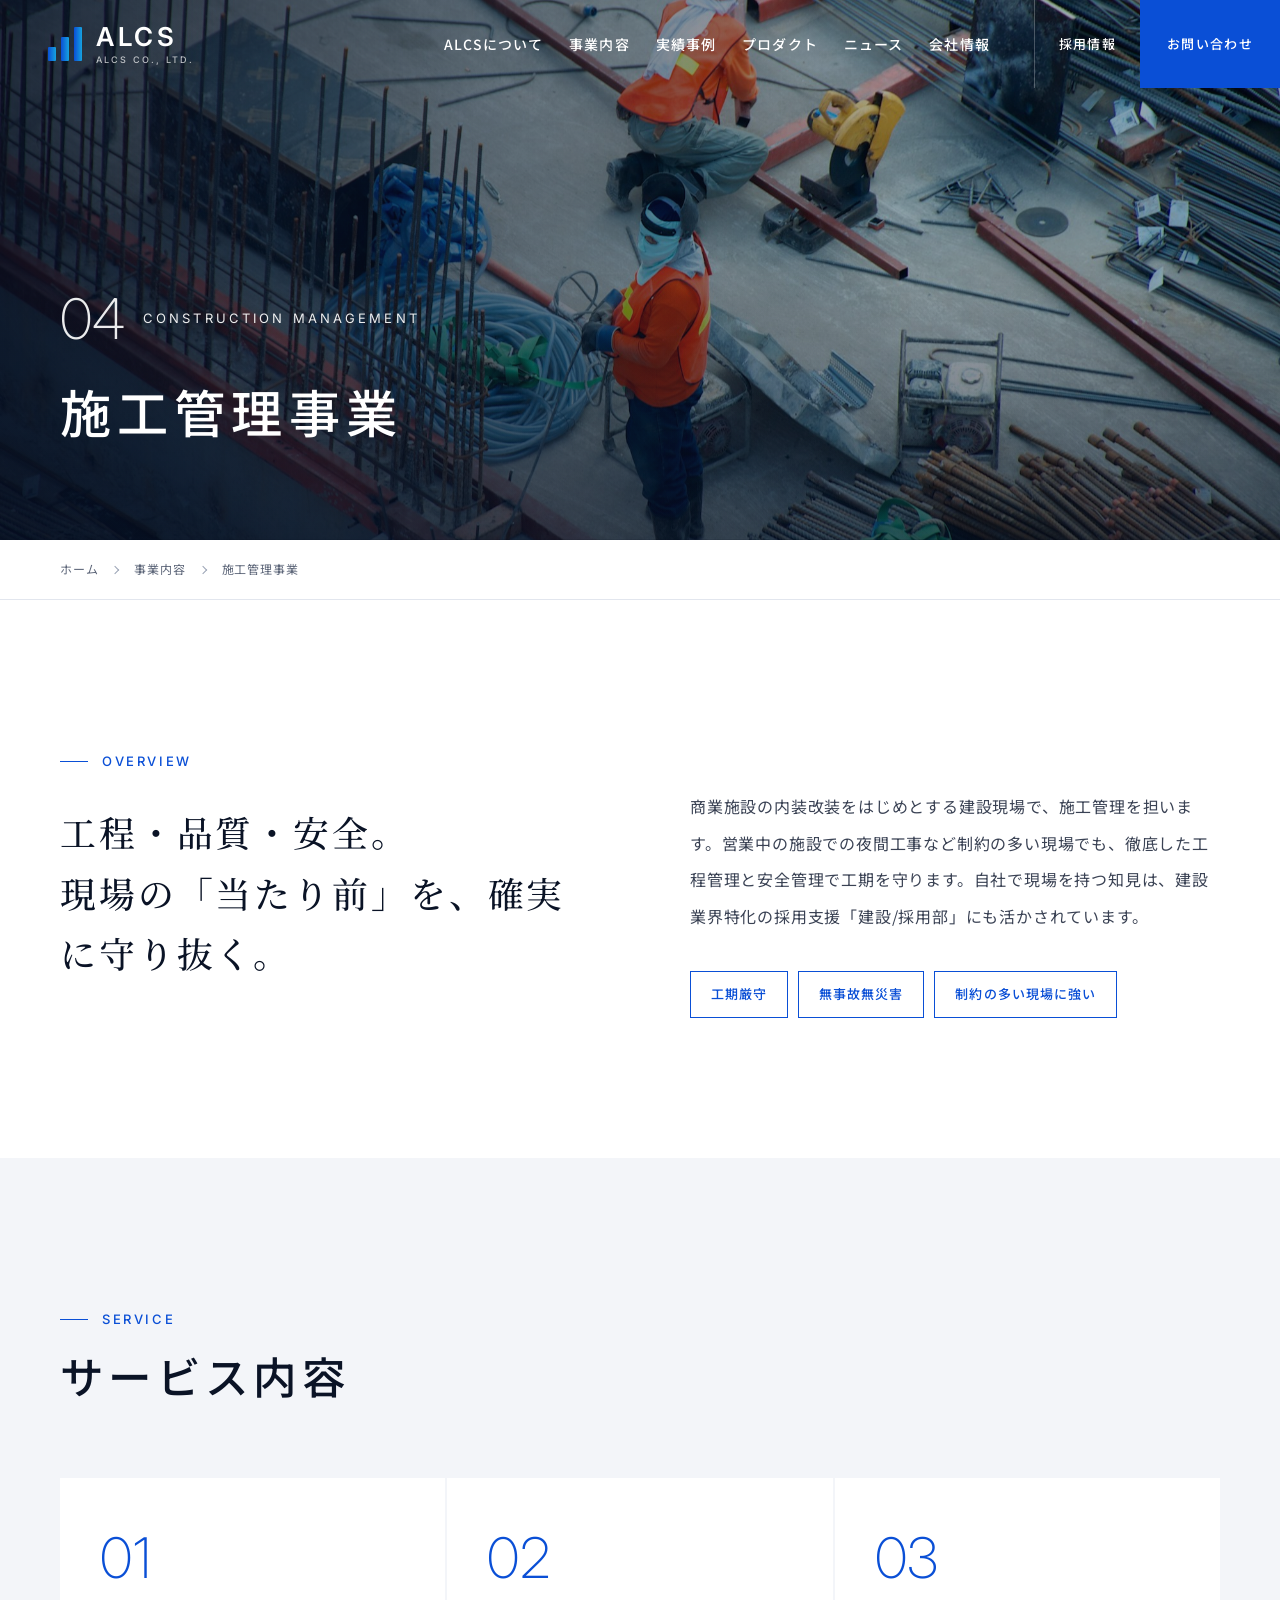
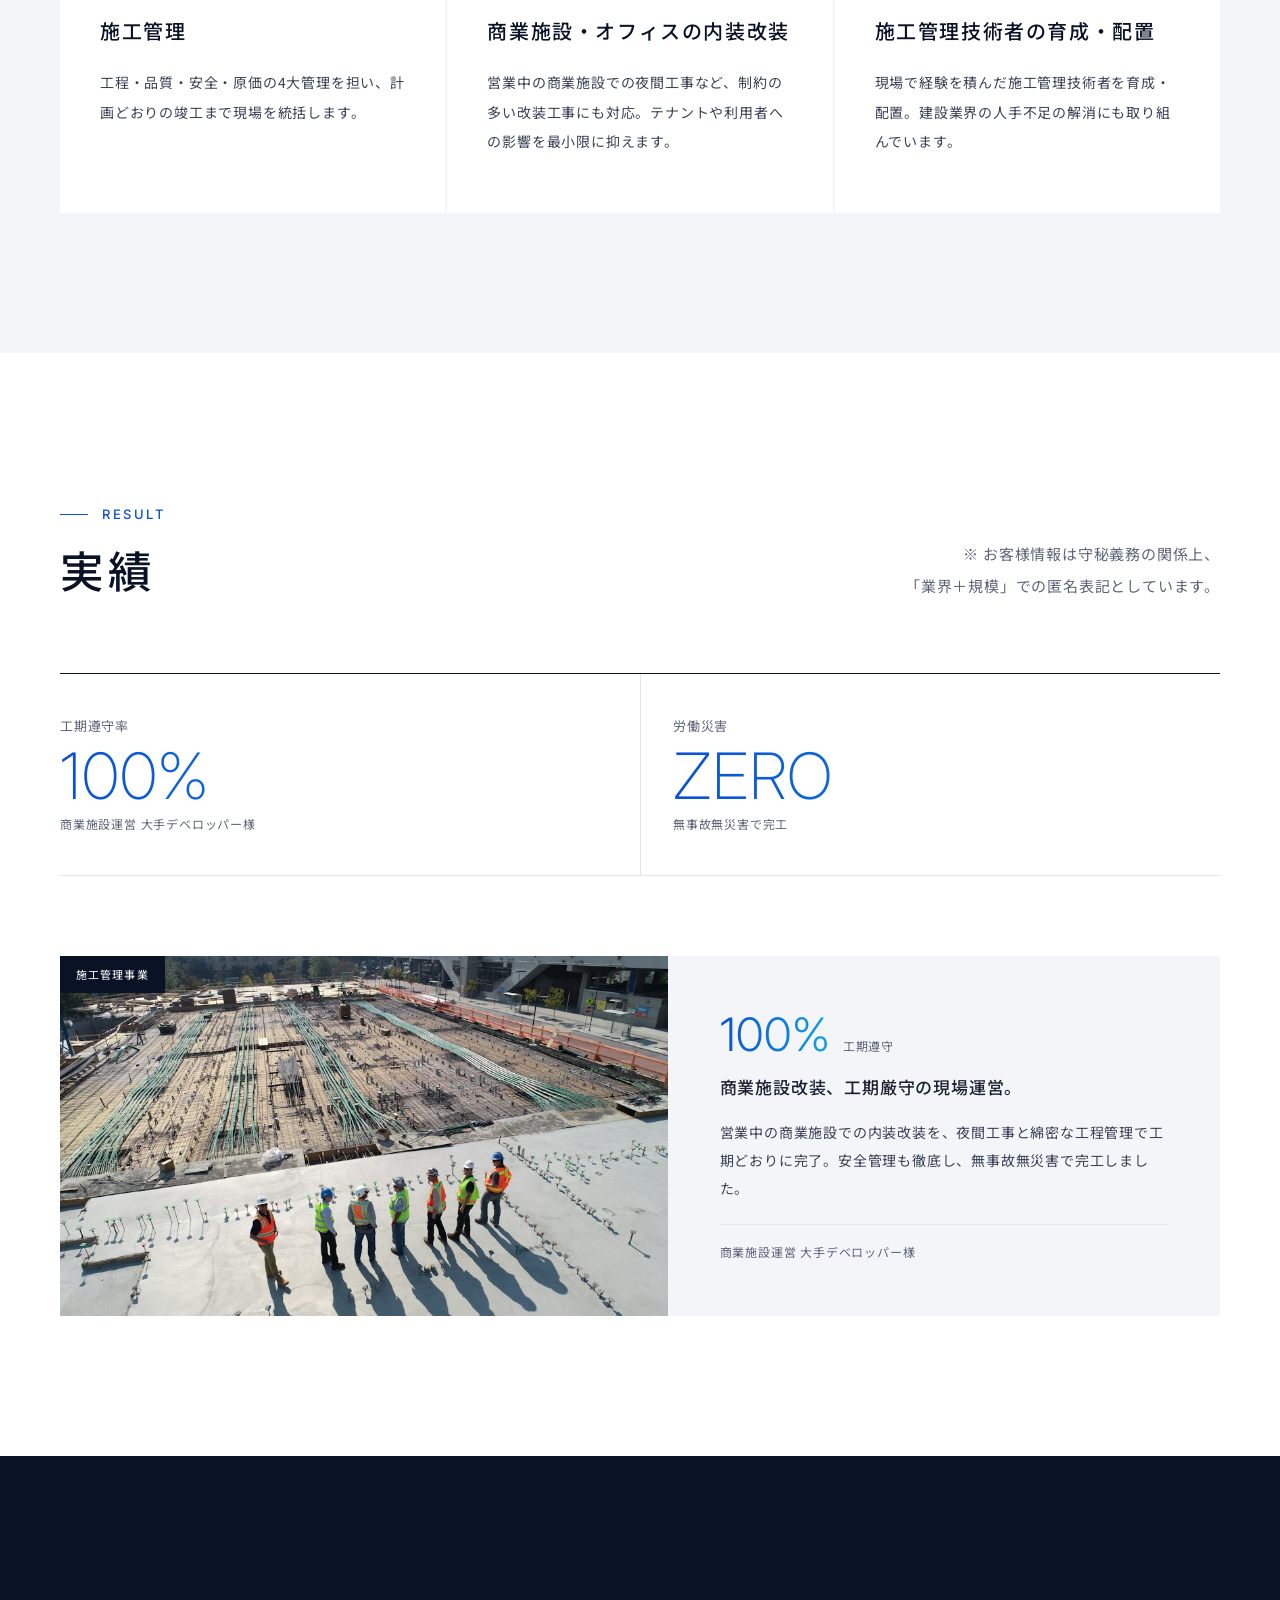
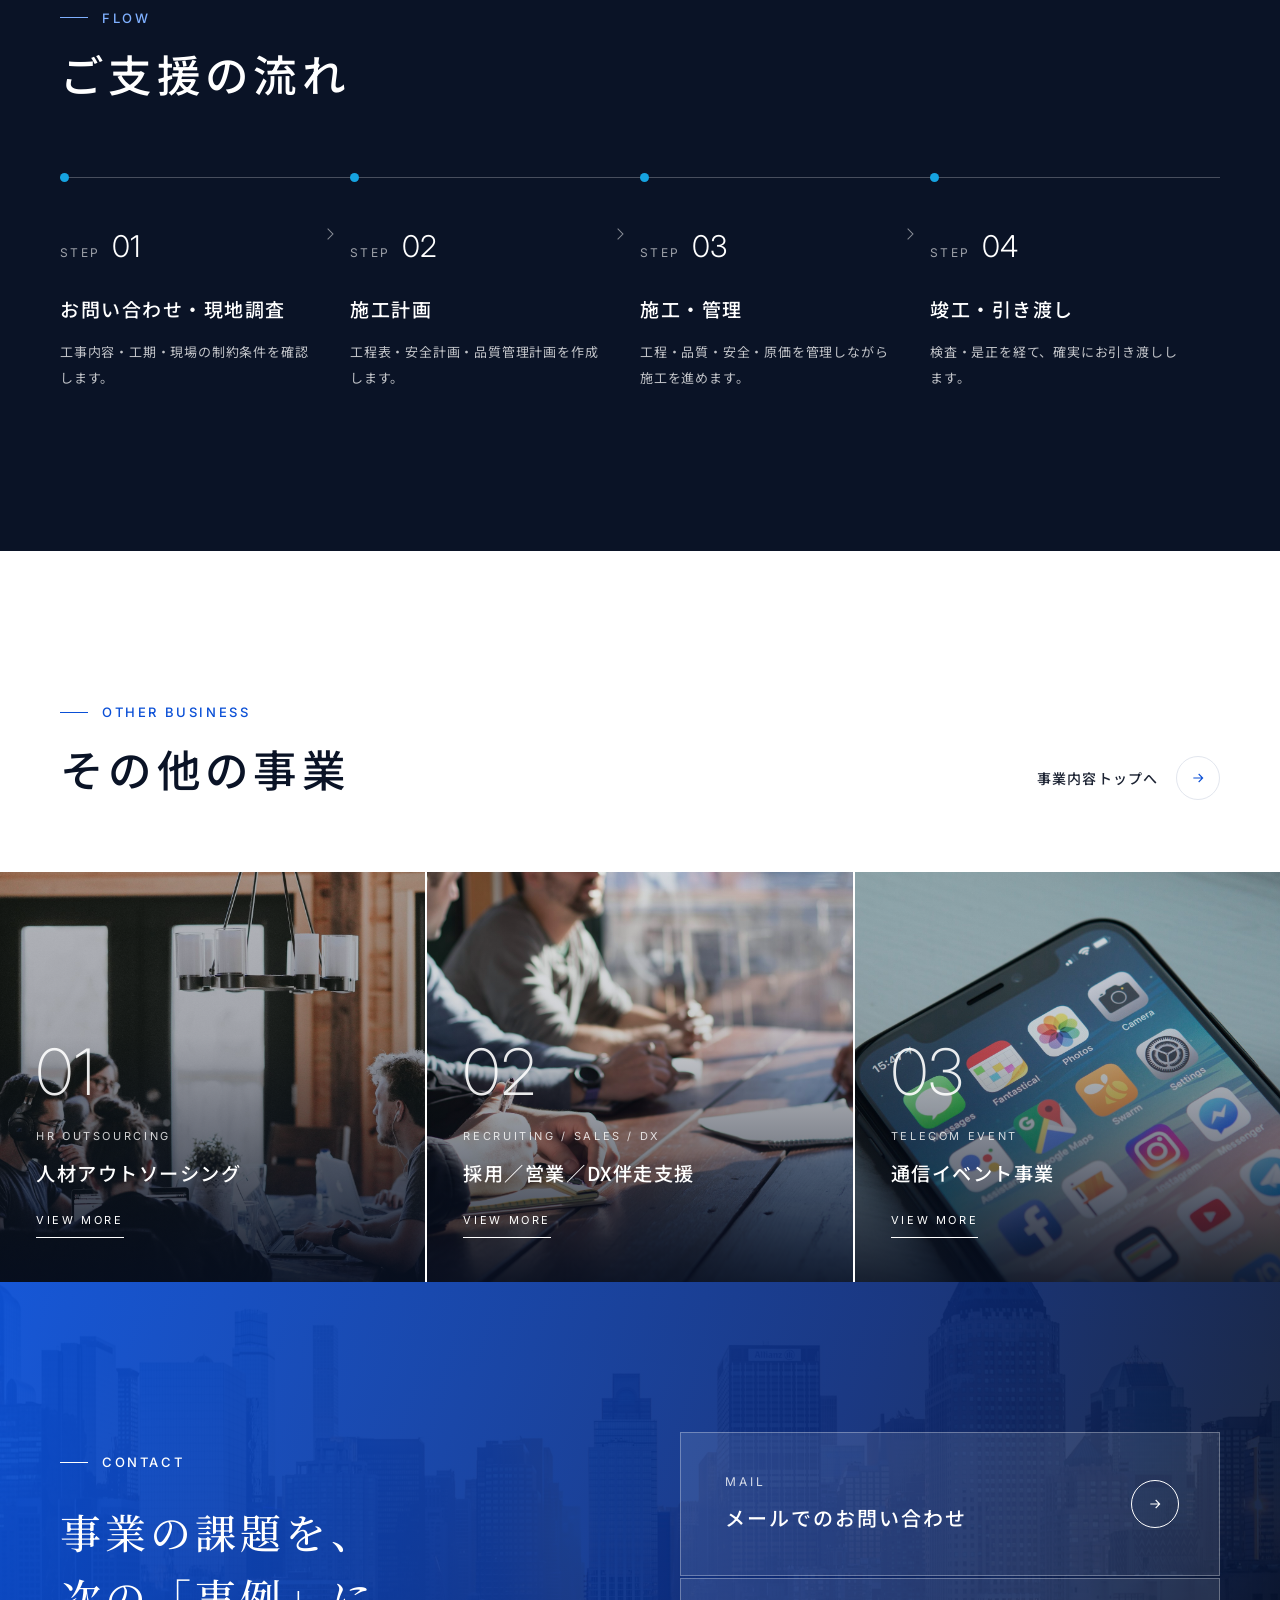
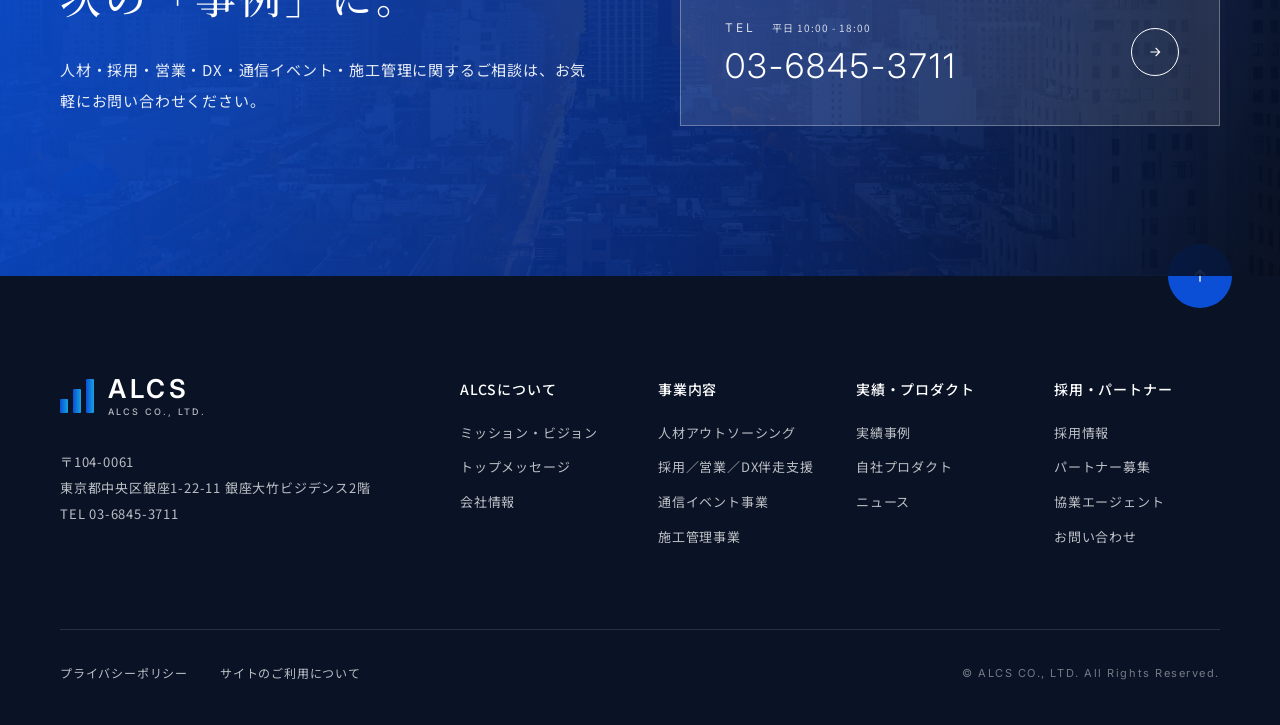
==== business/construction.html @ 634ecc32 "事業内容を下層ページに分離し、ニュースをファーストビュー直後に移動 Co-Authored-By: Claude Opus 5.5 <noreply@anthropic.com>" ====
<!DOCTYPE html>
<html lang="ja">
<head>
<meta charset="UTF-8">
<meta name="viewport" content="width=device-width, initial-scale=1">
<meta name="robots" content="noindex, nofollow">
<title>施工管理事業｜事業内容｜株式会社ALCS</title>
<meta name="description" content="商業施設の内装改装をはじめとする建設現場で、施工管理を担います。営業中の施設での夜間工事など制約の多い現場でも、徹底した工程管理と安全管理で工期を守ります。自社で現場を持つ知見は、建設業界特化の採用支援「建設/採用部」にも活かされています。">
<link rel="preconnect" href="https://fonts.googleapis.com">
<link rel="preconnect" href="https://fonts.gstatic.com" crossorigin>
<link href="https://fonts.googleapis.com/css2?family=Inter:wght@200;300;400;500;600&family=Noto+Sans+JP:wght@300;400;500;700&family=Noto+Serif+JP:wght@400;500;600&display=swap" rel="stylesheet">
<link rel="stylesheet" href="../css/style.css?v=4">
</head>
<body class="sub">
<!-- ============ HEADER ============ -->
<header class="header" id="header">
  <div class="header__main">
    <a href="../index.html#top" class="logo" aria-label="株式会社ALCS トップ">
      <span class="logo__mark"><i></i><i></i><i></i></span>
      <span class="logo__text"><b>ALCS</b><small>ALCS CO., LTD.</small></span>
    </a>
    <nav class="gnav" id="gnav" aria-label="グローバルナビゲーション">
      <ul class="gnav__list">
        <li><a href="../index.html#about">ALCSについて</a></li>
        <li class="has-mega">
          <a href="../index.html#business">事業内容</a>
          <div class="mega">
            <div class="mega__inner">
              <div class="mega__head">
                <p class="mega__en">BUSINESS</p>
                <p class="mega__ja">事業内容</p>
                <a href="../index.html#business" class="link-arrow">事業内容トップ</a>
              </div>
              <ul class="mega__list">
                <li><a href="../business/hr-outsourcing.html"><span class="mega__img" style="background-image:url(../images/biz01.jpg)"></span><span>01</span>人材アウトソーシング</a></li>
                <li><a href="../business/growth-support.html"><span class="mega__img" style="background-image:url(../images/biz02.jpg)"></span><span>02</span>採用／営業／DX伴走支援</a></li>
                <li><a href="../business/telecom-event.html"><span class="mega__img" style="background-image:url(../images/biz03.jpg)"></span><span>03</span>通信イベント事業</a></li>
                <li><a href="../business/construction.html"><span class="mega__img" style="background-image:url(../images/biz04.jpg)"></span><span>04</span>施工管理事業</a></li>
              </ul>
            </div>
          </div>
        </li>
        <li><a href="../index.html#cases">実績事例</a></li>
        <li><a href="../index.html#products">プロダクト</a></li>
        <li><a href="../index.html#news">ニュース</a></li>
        <li><a href="../index.html#company">会社情報</a></li>
      </ul>
      <div class="gnav__util">
        <a href="../index.html#recruit" class="gnav__recruit">採用情報</a>
        <a href="../index.html#contact" class="gnav__contact">お問い合わせ</a>
      </div>
    </nav>
    <button class="hamburger" id="hamburger" aria-label="メニュー" aria-expanded="false"><span></span><span></span></button>
  </div>
</header>

<main>
<!-- ============ PAGE HERO ============ -->
<section class="page-hero">
  <div class="page-hero__bg" style="background-image:url(../images/biz04.jpg);background-position:center"></div>
  <div class="container page-hero__inner">
    <p class="page-hero__num"><span>04</span>Construction Management</p>
    <h1 class="page-hero__title">施工管理事業</h1>
  </div>
</section>
<nav class="breadcrumb" aria-label="パンくずリスト">
  <ol class="container">
    <li><a href="../index.html">ホーム</a></li>
    <li><a href="../index.html#business">事業内容</a></li>
    <li>施工管理事業</li>
  </ol>
</nav>

<!-- ============ INTRO ============ -->
<section class="intro">
  <div class="container intro__grid">
    <div class="reveal">
      <p class="label">Overview</p>
      <h2 class="intro__catch">工程・品質・安全。<br>現場の「当たり前」を、確実に守り抜く。</h2>
    </div>
    <div class="reveal">
      <p class="intro__lead">商業施設の内装改装をはじめとする建設現場で、施工管理を担います。営業中の施設での夜間工事など制約の多い現場でも、徹底した工程管理と安全管理で工期を守ります。自社で現場を持つ知見は、建設業界特化の採用支援「建設/採用部」にも活かされています。</p>
      <ul class="intro__points"><li>工期厳守</li><li>無事故無災害</li><li>制約の多い現場に強い</li></ul>
    </div>
  </div>
</section>

<!-- ============ SERVICE ============ -->
<section class="service">
  <div class="container">
    <div class="sec-head reveal">
      <div><p class="label">Service</p><h2 class="sec-title">サービス内容</h2></div>
    </div>
    <ul class="svc-list">
        <li class="svc reveal"><p class="svc__num">01</p><h3 class="svc__title">施工管理</h3><p class="svc__text">工程・品質・安全・原価の4大管理を担い、計画どおりの竣工まで現場を統括します。</p></li>
        <li class="svc reveal"><p class="svc__num">02</p><h3 class="svc__title">商業施設・オフィスの内装改装</h3><p class="svc__text">営業中の商業施設での夜間工事など、制約の多い改装工事にも対応。テナントや利用者への影響を最小限に抑えます。</p></li>
        <li class="svc reveal"><p class="svc__num">03</p><h3 class="svc__title">施工管理技術者の育成・配置</h3><p class="svc__text">現場で経験を積んだ施工管理技術者を育成・配置。建設業界の人手不足の解消にも取り組んでいます。</p></li>
    </ul>
  </div>
</section>

<!-- ============ RESULT ============ -->
<section class="result">
  <div class="container">
    <div class="sec-head reveal">
      <div><p class="label">Result</p><h2 class="sec-title">実績</h2></div>
      <p class="sec-head__lead">※ お客様情報は守秘義務の関係上、<br>「業界＋規模」での匿名表記としています。</p>
    </div>
    <dl class="result__kpi">
        <div class="reveal"><dt>工期遵守率</dt><dd>100%</dd><p>商業施設運営 大手デベロッパー様</p></div>
        <div class="reveal"><dt>労働災害</dt><dd>ZERO</dd><p>無事故無災害で完工</p></div>
    </dl>
    <div class="case-grid case-grid--single">
      <article class="case reveal">
        <div class="case__img"><div class="img-zoom" style="background-image:url(../images/case05.jpg)"></div><span class="case__cat">施工管理事業</span></div>
        <div class="case__body">
          <p class="case__kpi"><b>100%</b>工期遵守</p>
          <h3 class="case__title">商業施設改装、工期厳守の現場運営。</h3>
          <p class="case__desc">営業中の商業施設での内装改装を、夜間工事と綿密な工程管理で工期どおりに完了。安全管理も徹底し、無事故無災害で完工しました。</p>
          <p class="case__client">商業施設運営 大手デベロッパー様</p>
        </div>
      </article>
    </div>
  </div>
</section>

<!-- ============ FLOW ============ -->
<section class="flow">
  <div class="container">
    <div class="sec-head reveal">
      <div><p class="label">Flow</p><h2 class="sec-title">ご支援の流れ</h2></div>
    </div>
    <ol class="flow__list">
        <li class="reveal"><p class="flow__step">STEP <b>01</b></p><h3 class="flow__title">お問い合わせ・現地調査</h3><p class="flow__text">工事内容・工期・現場の制約条件を確認します。</p></li>
        <li class="reveal"><p class="flow__step">STEP <b>02</b></p><h3 class="flow__title">施工計画</h3><p class="flow__text">工程表・安全計画・品質管理計画を作成します。</p></li>
        <li class="reveal"><p class="flow__step">STEP <b>03</b></p><h3 class="flow__title">施工・管理</h3><p class="flow__text">工程・品質・安全・原価を管理しながら施工を進めます。</p></li>
        <li class="reveal"><p class="flow__step">STEP <b>04</b></p><h3 class="flow__title">竣工・引き渡し</h3><p class="flow__text">検査・是正を経て、確実にお引き渡しします。</p></li>
    </ol>
  </div>
</section>

<!-- ============ OTHER BUSINESS ============ -->
<section class="other">
  <div class="container">
    <div class="sec-head reveal">
      <div><p class="label">Other Business</p><h2 class="sec-title">その他の事業</h2></div>
      <a href="../index.html#business" class="link-arrow">事業内容トップへ</a>
    </div>
  </div>
  <div class="biz-tiles biz-tiles--3">
    <a href="hr-outsourcing.html" class="biz-tile reveal">
      <div class="biz-tile__img" style="background-image:url(../images/biz01.jpg);background-position:30% 80%"></div>
      <div class="biz-tile__body">
        <p class="biz-tile__num">01</p>
        <p class="biz-tile__en">HR Outsourcing</p>
        <h3 class="biz-tile__title">人材アウトソーシング</h3>
      </div>
    </a>
    <a href="growth-support.html" class="biz-tile reveal">
      <div class="biz-tile__img" style="background-image:url(../images/biz02.jpg);background-position:center"></div>
      <div class="biz-tile__body">
        <p class="biz-tile__num">02</p>
        <p class="biz-tile__en">Recruiting / Sales / DX</p>
        <h3 class="biz-tile__title">採用／営業／DX伴走支援</h3>
      </div>
    </a>
    <a href="telecom-event.html" class="biz-tile reveal">
      <div class="biz-tile__img" style="background-image:url(../images/biz03.jpg);background-position:center"></div>
      <div class="biz-tile__body">
        <p class="biz-tile__num">03</p>
        <p class="biz-tile__en">Telecom Event</p>
        <h3 class="biz-tile__title">通信イベント事業</h3>
      </div>
    </a>
  </div>
</section>

<!-- ============ CONTACT ============ -->
<section class="contact" id="contact">
  <div class="contact__bg" style="background-image:url(../images/contact.jpg)"></div>
  <div class="container contact__inner">
    <div class="contact__head reveal">
      <p class="label label--white">Contact</p>
      <h2 class="contact__title">事業の課題を、<br>次の「事例」に。</h2>
      <p class="contact__text">人材・採用・営業・DX・通信イベント・施工管理に関するご相談は、お気軽にお問い合わせください。</p>
    </div>
    <div class="contact__btns reveal">
      <a href="mailto:info@alcs.co.jp" class="contact__btn">
        <span class="contact__btn-en">Mail</span>
        <span class="contact__btn-ja">メールでのお問い合わせ</span>
      </a>
      <a href="tel:0368453711" class="contact__btn">
        <span class="contact__btn-en">Tel <small>平日 10:00 - 18:00</small></span>
        <span class="contact__btn-ja contact__btn-tel">03-6845-3711</span>
      </a>
    </div>
  </div>
</section>
</main>

<!-- ============ FOOTER ============ -->
<footer class="footer">
  <div class="container">
    <div class="footer__top">
      <div class="footer__brand">
        <a href="../index.html#top" class="logo logo--white">
          <span class="logo__mark"><i></i><i></i><i></i></span>
          <span class="logo__text"><b>ALCS</b><small>ALCS CO., LTD.</small></span>
        </a>
        <p class="footer__addr">〒104-0061<br>東京都中央区銀座1-22-11 銀座大竹ビジデンス2階<br>TEL 03-6845-3711</p>
      </div>
      <div class="footer__sitemap">
        <dl>
          <dt><a href="../index.html#about">ALCSについて</a></dt>
          <dd><a href="../index.html#about">ミッション・ビジョン</a></dd>
          <dd><a href="../index.html#message">トップメッセージ</a></dd>
          <dd><a href="../index.html#company">会社情報</a></dd>
        </dl>
        <dl>
          <dt><a href="../index.html#business">事業内容</a></dt>
          <dd><a href="../business/hr-outsourcing.html">人材アウトソーシング</a></dd>
          <dd><a href="../business/growth-support.html">採用／営業／DX伴走支援</a></dd>
          <dd><a href="../business/telecom-event.html">通信イベント事業</a></dd>
          <dd><a href="../business/construction.html">施工管理事業</a></dd>
        </dl>
        <dl>
          <dt><a href="../index.html#cases">実績・プロダクト</a></dt>
          <dd><a href="../index.html#cases">実績事例</a></dd>
          <dd><a href="../index.html#products">自社プロダクト</a></dd>
          <dd><a href="../index.html#news">ニュース</a></dd>
        </dl>
        <dl>
          <dt><a href="../index.html#recruit">採用・パートナー</a></dt>
          <dd><a href="../index.html#recruit">採用情報</a></dd>
          <dd><a href="../index.html#recruit">パートナー募集</a></dd>
          <dd><a href="../index.html#recruit">協業エージェント</a></dd>
          <dd><a href="../index.html#contact">お問い合わせ</a></dd>
        </dl>
      </div>
    </div>
    <div class="footer__bottom">
      <ul class="footer__links">
        <li><a href="../index.html">プライバシーポリシー</a></li>
        <li><a href="../index.html">サイトのご利用について</a></li>
      </ul>
      <p class="footer__copy">© ALCS CO., LTD. All Rights Reserved.</p>
    </div>
  </div>
  <a href="../index.html#top" class="pagetop" aria-label="ページトップへ"></a>
</footer>

<script src="../js/main.js?v=4"></script>
</body>
</html>
---- css/style.css ----
/* =========================================================
   ALCS Corporate Site  v2
   ========================================================= */
:root{
  --ink:#0a1326;
  --navy:#0b2350;
  --blue:#0a4fd6;
  --cyan:#16a3e0;
  --grad:linear-gradient(90deg,#0a4fd6 0%,#16a3e0 100%);
  --text:#1b2232;
  --sub:#5c6578;
  --line:#e2e6ee;
  --bg:#ffffff;
  --bg-2:#f3f5f9;
  --en:'Inter',sans-serif;
  --sans:'Noto Sans JP',sans-serif;
  --serif:'Noto Serif JP',serif;
  --header-h:88px;
  --ease:cubic-bezier(.22,.8,.2,1);
}
*,*::before,*::after{box-sizing:border-box}
html{scroll-behavior:smooth;scroll-padding-top:var(--header-h)}
body{margin:0;font-family:var(--sans);font-weight:400;color:var(--text);background:var(--bg);line-height:1.9;letter-spacing:.05em;-webkit-font-smoothing:antialiased;overflow-x:hidden}
a{color:inherit;text-decoration:none}
ul,ol,dl,dd{margin:0;padding:0;list-style:none}
h1,h2,h3,p{margin:0;font-weight:inherit}
button{font:inherit;color:inherit;background:none;border:0;cursor:pointer;padding:0}
.container{width:min(1280px,100% - 120px);margin-inline:auto}
.sp{display:none}

/* ---------- common parts ---------- */
.label{display:inline-flex;align-items:center;gap:14px;font-family:var(--en);font-size:13px;font-weight:500;letter-spacing:.2em;text-transform:uppercase;color:var(--blue)}
.label::before{content:"";width:28px;height:1px;background:currentColor}
.label--white{color:#fff}
.sec-title{font-size:clamp(30px,3.4vw,46px);font-weight:500;letter-spacing:.1em;line-height:1.4;margin-top:14px;color:var(--ink)}
.sec-title--white{color:#fff}
.sec-head{display:flex;justify-content:space-between;align-items:flex-end;gap:40px;margin-bottom:72px}
.sec-head__lead{font-size:15px;color:var(--sub);line-height:2.1;text-align:right}
section{position:relative}

.link-arrow{display:inline-flex;align-items:center;gap:18px;font-size:14px;font-weight:500;letter-spacing:.08em}
.link-arrow::after{content:"";width:44px;height:44px;border-radius:50%;border:1px solid var(--line);background:url("data:image/svg+xml,%3Csvg xmlns='http://www.w3.org/2000/svg' viewBox='0 0 24 24' fill='none' stroke='%230a4fd6' stroke-width='1.6'%3E%3Cpath d='M5 12h14M13 6l6 6-6 6'/%3E%3C/svg%3E") center/16px no-repeat;transition:background-color .4s var(--ease),border-color .4s,transform .4s var(--ease)}
.link-arrow:hover::after{background-color:var(--blue);border-color:var(--blue);background-image:url("data:image/svg+xml,%3Csvg xmlns='http://www.w3.org/2000/svg' viewBox='0 0 24 24' fill='none' stroke='%23fff' stroke-width='1.6'%3E%3Cpath d='M5 12h14M13 6l6 6-6 6'/%3E%3C/svg%3E");transform:translateX(4px)}
.link-arrow--sm{font-family:var(--en);font-size:12px;gap:12px}
.link-arrow--sm::after{width:32px;height:32px;background-size:12px}

.btn{position:relative;display:inline-flex;align-items:center;justify-content:space-between;gap:40px;min-width:300px;padding:22px 30px;border:1px solid var(--ink);font-size:14px;font-weight:500;letter-spacing:.1em;overflow:hidden;isolation:isolate;transition:color .5s var(--ease)}
.btn::before{content:"";position:absolute;inset:0;background:var(--ink);transform:scaleX(0);transform-origin:right;transition:transform .5s var(--ease);z-index:-1}
.btn::after{content:"";width:24px;height:1px;background:currentColor;box-shadow:0 0 0 0;position:relative;transition:width .4s var(--ease)}
.btn:hover{color:#fff}
.btn:hover::before{transform:scaleX(1);transform-origin:left}
.btn:hover::after{width:36px}
.btn--white{border-color:rgba(255,255,255,.8);color:#fff}
.btn--white::before{background:#fff}

.img-zoom{width:100%;height:100%;background-size:cover;background-position:center;transition:transform 1.4s var(--ease)}
a:hover .img-zoom,.biz-row:hover .img-zoom,.message__photo:hover .img-zoom{transform:scale(1.05)}

/* reveal animation */
.reveal{opacity:0;transform:translateY(48px);transition:opacity 1.2s var(--ease),transform 1.2s var(--ease)}
.reveal.is-in{opacity:1;transform:none}
.about__img.reveal,.biz-row__img.reveal,.message__photo.reveal{transform:none;opacity:1}
.about__img.reveal > .img-zoom,.biz-row__img.reveal > .img-zoom,.message__photo.reveal > .img-zoom{clip-path:inset(0 0 100% 0);transition:clip-path 1.4s var(--ease),transform 1.4s var(--ease)}
.about__img.reveal.is-in > .img-zoom,.biz-row__img.reveal.is-in > .img-zoom,.message__photo.reveal.is-in > .img-zoom{clip-path:inset(0 0 0 0)}

/* ---------- logo ---------- */
.logo{display:inline-flex;align-items:center;gap:14px}
.logo__mark{position:relative;width:34px;height:34px;display:block}
.logo__mark i{position:absolute;bottom:0;width:8px;background:var(--grad);border-radius:1px}
.logo__mark i:nth-child(1){left:0;height:40%}
.logo__mark i:nth-child(2){left:13px;height:70%}
.logo__mark i:nth-child(3){left:26px;height:100%}
.logo__text{display:flex;flex-direction:column;line-height:1}
.logo__text b{font-family:var(--en);font-weight:600;font-size:26px;letter-spacing:.14em}
.logo__text small{font-family:var(--en);font-size:9px;font-weight:500;letter-spacing:.24em;margin-top:5px;opacity:.7}

/* ---------- header ---------- */
.header{position:fixed;inset:0 0 auto;z-index:100;color:#fff;transition:background .5s,color .5s,box-shadow .5s,transform .5s var(--ease)}
.header__main{height:var(--header-h);display:flex;align-items:center;justify-content:space-between;padding:0 0 0 48px}
.header.is-scrolled{background:rgba(255,255,255,.97);color:var(--ink);box-shadow:0 1px 0 var(--line);backdrop-filter:blur(10px)}
.header.is-hidden{transform:translateY(-100%)}
.gnav{display:flex;align-items:center;height:100%;gap:44px}
.gnav__list{display:flex;height:100%;gap:36px}
.gnav__list > li{height:100%;display:flex;align-items:center}
.gnav__list > li > a{position:relative;font-size:14px;font-weight:500;letter-spacing:.08em;padding:8px 0}
.gnav__list > li > a::after{content:"";position:absolute;left:0;bottom:0;width:100%;height:1px;background:currentColor;transform:scaleX(0);transform-origin:right;transition:transform .4s var(--ease)}
.gnav__list > li:hover > a::after{transform:scaleX(1);transform-origin:left}
.gnav__util{display:flex;height:100%}
.gnav__util a{display:flex;align-items:center;justify-content:center;padding:0 34px;font-size:13px;font-weight:500;letter-spacing:.1em;transition:background .4s,color .4s}
.gnav__recruit{border-left:1px solid rgba(255,255,255,.25)}
.is-scrolled .gnav__recruit{border-left-color:var(--line)}
.gnav__recruit:hover{background:rgba(255,255,255,.12)}
.is-scrolled .gnav__recruit:hover{background:var(--bg-2)}
.gnav__contact{background:var(--blue);color:#fff;min-width:170px}
.gnav__contact:hover{background:var(--ink)}

/* mega menu */
.mega{position:fixed;left:0;right:0;top:var(--header-h);background:#fff;color:var(--ink);box-shadow:0 30px 60px rgba(10,19,38,.08);opacity:0;visibility:hidden;transform:translateY(-8px);transition:opacity .4s,transform .4s var(--ease),visibility .4s}
.has-mega:hover .mega,.has-mega:focus-within .mega{opacity:1;visibility:visible;transform:none}
.mega__inner{width:min(1280px,100% - 120px);margin:auto;display:grid;grid-template-columns:260px 1fr;gap:60px;padding:48px 0 56px}
.mega__en{font-family:var(--en);font-size:30px;font-weight:300;letter-spacing:.1em}
.mega__ja{font-size:13px;color:var(--sub);margin-bottom:28px}
.mega__list{display:grid;grid-template-columns:repeat(4,1fr);gap:24px}
.mega__list a{display:block;font-size:14px;font-weight:500}
.mega__list a span:not(.mega__img){font-family:var(--en);color:var(--blue);margin-right:10px;font-size:12px}
.mega__img{display:block;aspect-ratio:16/10;background-size:cover;background-position:center;margin-bottom:14px;transition:opacity .3s}
.mega__list a:hover .mega__img{opacity:.8}
.hamburger{display:none}

/* ---------- hero ---------- */
.hero{height:100vh;min-height:720px;color:#fff;overflow:hidden;background:var(--ink)}
.hero__slides,.hero__slide{position:absolute;inset:0}
.hero__slide{background-size:cover;background-position:center;opacity:0;transform:scale(1.12);transition:opacity 1.8s ease,transform 8s linear}
.hero__slide.is-active{opacity:1;transform:scale(1)}
.hero__shade{position:absolute;inset:0;background:linear-gradient(90deg,rgba(6,14,32,.78) 0%,rgba(6,14,32,.35) 55%,rgba(6,14,32,.15) 100%),linear-gradient(0deg,rgba(6,14,32,.55) 0%,transparent 40%)}
.hero__content{position:absolute;left:max(48px,7vw);top:50%;transform:translateY(-44%)}
.hero__en{font-family:var(--en);font-size:13px;font-weight:400;letter-spacing:.32em;text-transform:uppercase;overflow:hidden;margin-bottom:34px}
.hero__en span{display:inline-block;animation:slideUp 1.2s .3s var(--ease) both}
.hero__copy{font-family:var(--serif);font-weight:500;font-size:clamp(38px,5.4vw,80px);line-height:1.42;letter-spacing:.1em}
.hero__copy .line{display:block;overflow:hidden}
.hero__copy .line > span{display:inline-block;animation:slideUp 1.4s var(--ease) both}
.hero__copy .line:nth-child(1) > span{animation-delay:.5s}
.hero__copy .line:nth-child(2) > span{animation-delay:.7s}
.hero__sub{margin-top:34px;font-size:clamp(14px,1.2vw,17px);letter-spacing:.16em;opacity:0;animation:fadeIn 1.4s 1.3s both}
@keyframes slideUp{from{transform:translateY(110%)}to{transform:none}}
@keyframes fadeIn{from{opacity:0}to{opacity:.92}}
.hero__pager{position:absolute;left:max(48px,7vw);bottom:150px;display:flex;align-items:center;gap:24px;font-family:var(--en);font-size:12px;letter-spacing:.18em}
.hero__count b{font-weight:500;font-size:14px}
.hero__bars{display:flex;gap:8px}
.hero__bars i{position:relative;width:48px;height:2px;background:rgba(255,255,255,.3);overflow:hidden}
.hero__bars i::after{content:"";position:absolute;inset:0;background:#fff;transform:scaleX(0);transform-origin:left}
.hero__bars i.is-active::after{animation:bar 6s linear forwards}
.hero__bars i.is-done::after{transform:scaleX(1)}
@keyframes bar{to{transform:scaleX(1)}}
.hero__news{position:absolute;right:0;bottom:0;width:min(640px,60%);display:flex;align-items:center;gap:22px;padding:30px 40px;background:#fff;color:var(--ink);transition:background .4s}
.hero__news:hover{background:var(--bg-2)}
.hero__news-label{font-family:var(--en);font-size:12px;font-weight:600;letter-spacing:.2em;color:var(--blue)}
.hero__news time{font-family:var(--en);font-size:13px;color:var(--sub)}
.hero__news-title{flex:1;font-size:14px;white-space:nowrap;overflow:hidden;text-overflow:ellipsis}
.hero__news-arrow{width:24px;height:1px;background:var(--ink);position:relative}
.hero__news-arrow::after{content:"";position:absolute;right:0;top:-3px;width:7px;height:7px;border-top:1px solid var(--ink);border-right:1px solid var(--ink);transform:rotate(45deg)}
.hero__scroll{position:absolute;right:48px;top:50%;transform:translateY(-50%);writing-mode:vertical-rl;font-family:var(--en);font-size:11px;letter-spacing:.3em;text-transform:uppercase;display:flex;align-items:center;gap:16px}
.hero__scroll::after{content:"";width:1px;height:80px;background:linear-gradient(#fff 50%,rgba(255,255,255,.25) 50%);background-size:1px 200%;animation:scrollLine 2.2s infinite}
@keyframes scrollLine{from{background-position:0 100%}to{background-position:0 -100%}}

/* ---------- about ---------- */
.about{padding:180px 0 200px;overflow:hidden}
.about__title{font-family:var(--serif);font-weight:500;font-size:clamp(30px,3.6vw,52px);line-height:1.6;letter-spacing:.1em;margin-top:28px;color:var(--ink)}
.about__grid{display:grid;grid-template-columns:1fr 1fr;gap:100px;margin-top:90px;align-items:start}
.about__img{aspect-ratio:4/5;overflow:hidden;position:sticky;top:130px}
.mv{padding-bottom:56px;margin-bottom:56px;border-bottom:1px solid var(--line)}
.mv__label{display:flex;align-items:baseline;gap:18px;font-size:13px;color:var(--sub)}
.mv__label span{font-family:var(--en);font-size:40px;font-weight:200;letter-spacing:.06em;color:var(--blue);line-height:1}
.mv__copy{font-family:var(--serif);font-weight:500;font-size:clamp(21px,2vw,28px);line-height:1.8;letter-spacing:.08em;margin:24px 0 22px;color:var(--ink)}
.mv__text{font-size:15px;line-height:2.2;color:#3a4254}
.about__bgtext{position:absolute;left:0;bottom:40px;white-space:nowrap;font-family:var(--en);font-weight:200;font-size:clamp(80px,13vw,200px);letter-spacing:.04em;line-height:1;color:transparent;-webkit-text-stroke:1px #e3e8f1;pointer-events:none;z-index:-1;animation:marquee 40s linear infinite}
@keyframes marquee{from{transform:translateX(0)}to{transform:translateX(-30%)}}

/* ---------- business ---------- */
.business{padding:160px 0 180px;background:var(--bg-2)}
.biz-tiles{display:grid;grid-template-columns:repeat(4,1fr);gap:2px;background:var(--bg-2)}
.biz-tile{position:relative;height:clamp(420px,42vw,600px);overflow:hidden;color:#fff;display:flex;align-items:flex-end}
.biz-tile__img{position:absolute;inset:0;background-size:cover;background-position:center;transition:transform 1.4s var(--ease)}
.biz-tile::before{content:"";position:absolute;inset:0;z-index:1;background:linear-gradient(0deg,rgba(6,14,32,.9) 0%,rgba(6,14,32,.2) 60%,rgba(6,14,32,.1) 100%);transition:background .6s}
.biz-tile::after{content:"";position:absolute;inset:0;z-index:1;background:linear-gradient(0deg,rgba(10,79,214,.85),rgba(10,79,214,.25));opacity:0;transition:opacity .6s var(--ease)}
.biz-tile:hover .biz-tile__img{transform:scale(1.08)}
.biz-tile:hover::after{opacity:1}
.biz-tile__body{position:relative;z-index:2;padding:0 36px 44px}
.biz-tile__num{font-family:var(--en);font-weight:200;font-size:64px;line-height:1;margin-bottom:22px;opacity:.9}
.biz-tile__en{font-family:var(--en);font-size:11px;letter-spacing:.24em;text-transform:uppercase;opacity:.8}
.biz-tile__title{font-size:clamp(18px,1.5vw,22px);font-weight:500;letter-spacing:.08em;margin:8px 0 14px}
.biz-tile__text{font-size:13px;line-height:1.9;opacity:.85;max-height:0;overflow:hidden;transition:max-height .6s var(--ease)}
.biz-tile:hover .biz-tile__text{max-height:80px}
.biz-tile__body::after{content:"View More";display:block;width:max-content;font-family:var(--en);font-size:11px;letter-spacing:.24em;text-transform:uppercase;padding:0 0 6px;border-bottom:1px solid #fff;margin-top:18px;transition:padding .5s var(--ease)}
.biz-tile:hover .biz-tile__body::after{padding-right:40px}

.biz-details{margin-top:160px}
.biz-row{display:grid;grid-template-columns:1.15fr 1fr;align-items:center;margin-bottom:140px}
.biz-row:last-child{margin-bottom:0}
.biz-row__img{height:clamp(420px,46vw,640px);overflow:hidden}
.biz-row__body{padding:0 max(60px,calc((100vw - 1280px)/2)) 0 90px}
.biz-row--rev{grid-template-columns:1fr 1.15fr}
.biz-row--rev .biz-row__img{order:2}
.biz-row--rev .biz-row__body{padding:0 90px 0 max(60px,calc((100vw - 1280px)/2))}
.biz-row__num{display:flex;align-items:center;gap:16px;font-family:var(--en);font-size:12px;letter-spacing:.22em;text-transform:uppercase;color:var(--blue)}
.biz-row__num span{font-size:44px;font-weight:200;letter-spacing:0;line-height:1}
.biz-row__title{font-size:clamp(26px,2.4vw,34px);font-weight:500;letter-spacing:.1em;margin:18px 0 10px;color:var(--ink)}
.biz-row__catch{font-family:var(--serif);font-size:18px;color:var(--blue);margin-bottom:24px;letter-spacing:.08em}
.biz-row__text{font-size:15px;line-height:2.15;color:#3a4254}
.biz-row__list{margin-top:30px;border-top:1px solid var(--line)}
.biz-row__list li{padding:15px 0 15px 22px;border-bottom:1px solid var(--line);font-size:14px;position:relative}
.biz-row__list li::before{content:"";position:absolute;left:0;top:50%;width:8px;height:1px;background:var(--blue)}
.biz-row__list--col li{padding-left:0;display:grid;grid-template-columns:64px 1fr;gap:12px;align-items:baseline}
.biz-row__list--col li::before{display:none}
.biz-row__list--col b{font-weight:700;color:var(--blue);font-size:13px;letter-spacing:.14em}
.biz-row__kpi{display:grid;grid-template-columns:repeat(auto-fit,minmax(150px,1fr));gap:1px;margin-top:34px;background:var(--line);border:1px solid var(--line)}
.biz-row__kpi div{background:#fff;padding:22px 22px 20px}
.biz-row__kpi dt{font-size:12px;color:var(--sub)}
.biz-row__kpi dd{font-family:var(--en);font-weight:300;font-size:40px;line-height:1.2;letter-spacing:.01em;background:var(--grad);-webkit-background-clip:text;background-clip:text;color:transparent}
.biz-row__kpi p{font-size:11px;color:var(--sub);margin-top:4px;line-height:1.6}

/* ---------- numbers ---------- */
.numbers{padding:170px 0;color:#fff;overflow:hidden}
.numbers__bg{position:absolute;inset:-10% 0;background-size:cover;background-position:center;will-change:transform}
.numbers::before{content:"";position:absolute;inset:0;z-index:1;background:linear-gradient(120deg,rgba(6,14,32,.93) 30%,rgba(10,79,214,.72))}
.numbers__inner{position:relative;z-index:2}
.numbers__list{display:grid;grid-template-columns:repeat(4,1fr);margin-top:80px;border-top:1px solid rgba(255,255,255,.25)}
.numbers__list li{padding:40px 30px 0;border-left:1px solid rgba(255,255,255,.25)}
.numbers__list li:first-child{border-left:0;padding-left:0}
.numbers__label{font-family:var(--en);font-size:12px;letter-spacing:.24em;text-transform:uppercase;opacity:.7}
.numbers__val{font-family:var(--en);font-weight:200;font-size:clamp(64px,7vw,110px);line-height:1.1;letter-spacing:-.01em;margin:10px 0 6px}
.numbers__val small{font-size:.45em;font-weight:300;margin-left:4px}
.numbers__ja{font-size:13px;opacity:.85}

/* ---------- message ---------- */
.message{padding:180px 0}
.message__grid{display:grid;grid-template-columns:1fr 1fr;align-items:center}
.message__photo{position:relative;height:clamp(560px,56vw,820px);overflow:hidden}
.message__tag{position:absolute;right:16px;bottom:12px;font-size:11px;color:rgba(255,255,255,.8)}
.message__body{padding:0 max(60px,calc((100vw - 1280px)/2)) 0 100px}
.message__lead{font-family:var(--serif);font-weight:500;font-size:clamp(24px,2.5vw,38px);line-height:1.6;letter-spacing:.1em;margin:50px 0 40px;color:var(--ink)}
.message__text p{font-size:15px;line-height:2.3;color:#3a4254;margin-bottom:1.2em}
.message__sign{margin:44px 0 50px;padding-top:30px;border-top:1px solid var(--line);display:grid;grid-template-columns:auto 1fr;column-gap:24px;align-items:end}
.message__role{grid-column:1/-1;font-size:12px;color:var(--sub);margin-bottom:6px}
.message__name{font-family:var(--serif);font-size:28px;font-weight:500;letter-spacing:.2em}
.message__en{font-family:var(--en);font-size:12px;letter-spacing:.22em;color:var(--sub);padding-bottom:8px}

/* ---------- cases ---------- */
.cases{padding:170px 0 160px;background:var(--bg-2);overflow:hidden}
.slider-nav{display:flex;gap:12px}
.slider-btn{width:60px;height:60px;border-radius:50%;border:1px solid #c8cfdb;background:url("data:image/svg+xml,%3Csvg xmlns='http://www.w3.org/2000/svg' viewBox='0 0 24 24' fill='none' stroke='%230a1326' stroke-width='1.4'%3E%3Cpath d='M19 12H5M11 6l-6 6 6 6'/%3E%3C/svg%3E") center/18px no-repeat;transition:background-color .3s,border-color .3s}
.slider-btn--next{transform:scaleX(-1)}
.slider-btn:hover{background-color:#fff;border-color:var(--ink)}
.cases__track{display:flex;gap:32px;overflow-x:auto;scroll-snap-type:x mandatory;scroll-behavior:smooth;padding:0 max(60px,calc((100vw - 1280px)/2)) 10px;scroll-padding-inline:max(60px,calc((100vw - 1280px)/2));scrollbar-width:none}
.cases__track::-webkit-scrollbar{display:none}
.case{flex:0 0 400px;scroll-snap-align:start;background:#fff;cursor:pointer;transition:box-shadow .5s var(--ease)}
.case:hover{box-shadow:0 30px 60px rgba(10,19,38,.1)}
.case:hover .img-zoom{transform:scale(1.06)}
.case__img{position:relative;aspect-ratio:16/10;overflow:hidden}
.case__cat{position:absolute;left:0;top:0;background:var(--ink);color:#fff;font-size:11px;letter-spacing:.1em;padding:8px 16px}
.case__body{padding:30px 32px 34px}
.case__kpi{display:flex;align-items:baseline;gap:12px;font-size:12px;color:var(--sub)}
.case__kpi b{font-family:var(--en);font-weight:300;font-size:46px;line-height:1.1;background:var(--grad);-webkit-background-clip:text;background-clip:text;color:transparent}
.case__title{font-size:17px;font-weight:500;line-height:1.75;margin:12px 0 22px;min-height:3.5em}
.case__client{font-size:12px;color:var(--sub);padding-top:16px;border-top:1px solid var(--line)}
.cases__foot{display:flex;justify-content:space-between;align-items:center;margin-top:50px;gap:24px}
.cases__note{font-size:12px;color:var(--sub)}

/* ---------- products ---------- */
.products{padding:170px 0}
.products__grid{display:grid;grid-template-columns:repeat(3,1fr);gap:48px}
.product{display:block}
.product__img{aspect-ratio:3/2;overflow:hidden;margin-bottom:28px}
.product__for{font-family:var(--en);font-size:11px;letter-spacing:.2em;text-transform:uppercase;color:var(--blue)}
.product__name{font-family:var(--en);font-weight:400;font-size:28px;letter-spacing:.04em;margin:8px 0 2px;color:var(--ink)}
.product__name span{color:var(--cyan);margin:0 8px;font-weight:200}
.product__type{font-size:13px;font-weight:500;margin-bottom:14px}
.product__text{font-size:14px;line-height:2;color:var(--sub)}

/* ---------- news ---------- */
.news{padding:130px 0}
.news__grid{display:grid;grid-template-columns:320px 1fr;gap:80px}
.news__head .link-arrow{margin-top:48px}
.news__tabs{display:flex;gap:8px;margin-bottom:24px;flex-wrap:wrap}
.news__tabs button{padding:9px 22px;border:1px solid var(--line);border-radius:40px;font-size:13px;transition:all .3s}
.news__tabs button:hover{border-color:var(--ink)}
.news__tabs button.is-active{background:var(--ink);color:#fff;border-color:var(--ink)}
.news__list{border-top:1px solid var(--ink)}
.news__list li{border-bottom:1px solid var(--line)}
.news__list li.is-hidden{display:none}
.news__list a{display:grid;grid-template-columns:110px 130px 1fr 24px;align-items:center;gap:20px;padding:30px 8px;transition:background .3s,padding .4s var(--ease)}
.news__list a::after{content:"";width:8px;height:8px;border-top:1px solid var(--ink);border-right:1px solid var(--ink);transform:rotate(45deg);justify-self:end;transition:transform .3s}
.news__list a:hover{background:var(--bg-2);padding-left:20px}
.news__list time{font-family:var(--en);font-size:14px;color:var(--sub)}
.news__cat{font-size:11px;text-align:center;border:1px solid var(--blue);color:var(--blue);padding:3px 0}
.news__title{font-size:15px;line-height:1.8}

/* ---------- recruit ---------- */
.recruit{padding:0 0 2px;background:#fff}
.recruit__banner{position:relative;display:flex;align-items:center;height:clamp(520px,50vw,720px);overflow:hidden;color:#fff}
.recruit__bg{position:absolute;inset:0}
.recruit__banner::before{content:"";position:absolute;inset:0;z-index:1;background:linear-gradient(90deg,rgba(6,14,32,.85) 0%,rgba(6,14,32,.2) 70%)}
.recruit__inner{position:relative;z-index:2;padding-left:max(60px,calc((100vw - 1280px)/2))}
.recruit__en{font-family:var(--en);font-weight:200;font-size:clamp(70px,10vw,150px);line-height:1;letter-spacing:.02em}
.recruit__title{font-size:16px;letter-spacing:.2em;margin:10px 0 36px}
.recruit__copy{font-family:var(--serif);font-size:clamp(22px,2.2vw,30px);line-height:1.8;letter-spacing:.1em;margin-bottom:48px}
.recruit__sub{display:grid;grid-template-columns:1fr 1fr;gap:2px;margin-top:2px}
.sub-card{position:relative;display:flex;align-items:flex-end;height:400px;overflow:hidden;color:#fff}
.sub-card__img{position:absolute;inset:0}
.sub-card::before{content:"";position:absolute;inset:0;z-index:1;background:linear-gradient(0deg,rgba(6,14,32,.88) 10%,rgba(6,14,32,.25));transition:background .5s}
.sub-card:hover::before{background:linear-gradient(0deg,rgba(10,79,214,.9) 10%,rgba(10,79,214,.35))}
.sub-card__body{position:relative;z-index:2;padding:0 56px 50px;max-width:560px}
.sub-card__en{font-family:var(--en);font-size:12px;letter-spacing:.24em;text-transform:uppercase;opacity:.8}
.sub-card__title{font-size:26px;font-weight:500;letter-spacing:.1em;margin:6px 0 12px}
.sub-card__text{font-size:14px;line-height:2;opacity:.9}

/* ---------- company ---------- */
.company{padding:170px 0}
.company__grid{display:grid;grid-template-columns:1.1fr 1fr;gap:90px;align-items:start}
.company__table{border-top:1px solid var(--ink)}
.company__table > div{display:grid;grid-template-columns:150px 1fr;padding:28px 0;border-bottom:1px solid var(--line)}
.company__table dt{font-size:14px;font-weight:500;color:var(--sub)}
.company__table dd{font-size:15px;line-height:2}
.company__table small{display:block;font-family:var(--en);font-size:12px;color:var(--sub);letter-spacing:.1em}
.company__photo{aspect-ratio:16/10;margin-bottom:10px;filter:saturate(.75)}
.company__offices{overflow:hidden}
.office{padding:26px 0;border-bottom:1px solid var(--line);font-size:14px;line-height:1.9}
.office__name{display:flex;align-items:baseline;gap:14px;font-size:15px;font-weight:500;margin-bottom:6px}
.office__name span{font-family:var(--en);font-size:11px;letter-spacing:.2em;text-transform:uppercase;color:var(--blue)}
.office .link-arrow{margin-top:10px}

/* ---------- contact ---------- */
.contact{padding:150px 0;color:#fff;overflow:hidden}
.contact__bg{position:absolute;inset:0;background-size:cover;background-position:center}
.contact::before{content:"";position:absolute;inset:0;z-index:1;background:linear-gradient(110deg,rgba(10,79,214,.94) 0%,rgba(8,40,120,.92) 60%,rgba(6,14,32,.9) 100%)}
.contact__inner{position:relative;z-index:2;display:grid;grid-template-columns:1fr 1fr;gap:80px;align-items:center}
.contact__title{font-family:var(--serif);font-weight:500;font-size:clamp(30px,3.2vw,46px);line-height:1.6;letter-spacing:.1em;margin:24px 0}
.contact__text{font-size:15px;line-height:2.1;opacity:.9}
.contact__btns{display:grid;gap:2px}
.contact__btn{position:relative;display:flex;flex-direction:column;gap:6px;padding:38px 110px 38px 44px;background:rgba(255,255,255,.1);border:1px solid rgba(255,255,255,.3);transition:background .4s,color .4s}
.contact__btn::after{content:"";position:absolute;right:40px;top:50%;width:48px;height:48px;margin-top:-24px;border-radius:50%;border:1px solid currentColor;background:url("data:image/svg+xml,%3Csvg xmlns='http://www.w3.org/2000/svg' viewBox='0 0 24 24' fill='none' stroke='%23fff' stroke-width='1.6'%3E%3Cpath d='M5 12h14M13 6l6 6-6 6'/%3E%3C/svg%3E") center/16px no-repeat;transition:transform .4s var(--ease)}
.contact__btn:hover{background:#fff;color:var(--ink)}
.contact__btn:hover::after{background-image:url("data:image/svg+xml,%3Csvg xmlns='http://www.w3.org/2000/svg' viewBox='0 0 24 24' fill='none' stroke='%230a1326' stroke-width='1.6'%3E%3Cpath d='M5 12h14M13 6l6 6-6 6'/%3E%3C/svg%3E");transform:translateX(6px)}
.contact__btn-en{font-family:var(--en);font-size:12px;letter-spacing:.24em;text-transform:uppercase;opacity:.8}
.contact__btn-en small{letter-spacing:.1em;font-family:var(--sans);margin-left:10px}
.contact__btn-ja{font-size:20px;font-weight:500;letter-spacing:.1em}
.contact__btn-tel{font-family:var(--en);font-weight:300;font-size:34px;letter-spacing:.06em;line-height:1.2}

/* ---------- footer ---------- */
.footer{position:relative;background:var(--ink);color:rgba(255,255,255,.72);padding:100px 0 40px;font-size:13px}
.footer__top{display:grid;grid-template-columns:340px 1fr;gap:60px;padding-bottom:70px;border-bottom:1px solid rgba(255,255,255,.12)}
.logo--white{color:#fff}
.footer__addr{margin-top:28px;line-height:2}
.footer__sitemap{display:grid;grid-template-columns:repeat(4,1fr);gap:32px}
.footer__sitemap dt{color:#fff;font-size:14px;font-weight:500;margin-bottom:18px}
.footer__sitemap dd{margin-bottom:10px}
.footer__sitemap a{transition:color .3s}
.footer__sitemap a:hover,.footer__links a:hover{color:#fff}
.footer__bottom{display:flex;justify-content:space-between;align-items:center;padding-top:32px;gap:24px;flex-wrap:wrap}
.footer__links{display:flex;gap:32px;font-size:12px}
.footer__copy{font-family:var(--en);font-size:11px;letter-spacing:.14em;opacity:.6}
.pagetop{position:absolute;right:48px;top:-32px;width:64px;height:64px;border-radius:50%;background:var(--blue) url("data:image/svg+xml,%3Csvg xmlns='http://www.w3.org/2000/svg' viewBox='0 0 24 24' fill='none' stroke='%23fff' stroke-width='1.6'%3E%3Cpath d='M12 19V5M6 11l6-6 6 6'/%3E%3C/svg%3E") center/20px no-repeat;transition:transform .4s var(--ease),background-color .3s}
.pagetop:hover{transform:translateY(-4px);background-color:var(--cyan)}

@media (prefers-reduced-motion:reduce){
  *,*::before,*::after{animation:none!important;transition:none!important}
  .reveal,.reveal > .img-zoom{opacity:1;transform:none;clip-path:none!important}
}


/* =========================================================
   Sub pages (business)
   ========================================================= */
.page-hero{position:relative;height:clamp(440px,60vh,600px);display:flex;align-items:flex-end;color:#fff;overflow:hidden;background:var(--ink)}
.page-hero__bg{position:absolute;inset:0;background-size:cover;animation:pageZoom 10s ease-out both}
@keyframes pageZoom{from{transform:scale(1.1)}to{transform:scale(1)}}
.page-hero::before{content:"";position:absolute;inset:0;z-index:1;background:linear-gradient(90deg,rgba(6,14,32,.85) 0%,rgba(6,14,32,.35) 70%),linear-gradient(0deg,rgba(6,14,32,.5),transparent 50%)}
.page-hero__inner{position:relative;z-index:2;padding-bottom:80px}
.page-hero__num{display:flex;align-items:center;gap:18px;font-family:var(--en);font-size:13px;letter-spacing:.24em;text-transform:uppercase;animation:fadeIn 1.2s .2s both}
.page-hero__num span{font-size:56px;font-weight:200;letter-spacing:0;line-height:1}
.page-hero__title{font-size:clamp(32px,4vw,56px);font-weight:500;letter-spacing:.12em;margin-top:16px;overflow:hidden;animation:slideUp 1.2s .3s var(--ease) both}
.breadcrumb{border-bottom:1px solid var(--line);font-size:12px;color:var(--sub)}
.breadcrumb ol{display:flex;flex-wrap:wrap;gap:0;padding:18px 0}
.breadcrumb li:not(:last-child)::after{content:"";display:inline-block;width:6px;height:6px;border-top:1px solid #9aa3b5;border-right:1px solid #9aa3b5;transform:rotate(45deg);margin:0 16px 1px 14px}
.breadcrumb a:hover{color:var(--blue)}
.intro{padding:140px 0}
.intro__grid{display:grid;grid-template-columns:1fr 1fr;gap:100px;align-items:start}
.intro__catch{font-family:var(--serif);font-weight:500;font-size:clamp(26px,2.8vw,40px);line-height:1.7;letter-spacing:.08em;margin-top:28px;color:var(--ink)}
.intro__lead{font-size:16px;line-height:2.3;color:#3a4254;padding-top:48px}
.intro__points{display:flex;flex-wrap:wrap;gap:10px;margin-top:36px}
.intro__points li{padding:10px 20px;border:1px solid var(--blue);color:var(--blue);font-size:13px;font-weight:500;letter-spacing:.08em}
.service{padding:140px 0;background:var(--bg-2)}
.svc-list{display:grid;grid-template-columns:repeat(3,1fr);gap:2px;background:var(--bg-2)}
.svc{background:#fff;padding:52px 40px 56px;position:relative;overflow:hidden}
.svc::before{content:"";position:absolute;left:0;top:0;height:3px;width:100%;background:var(--grad);transform:scaleX(0);transform-origin:left;transition:transform .6s var(--ease)}
.svc:hover::before{transform:scaleX(1)}
.svc__num{font-family:var(--en);font-weight:200;font-size:56px;line-height:1;color:var(--blue)}
.svc__title{font-size:20px;font-weight:500;letter-spacing:.08em;margin:26px 0 18px;color:var(--ink)}
.svc__text{font-size:14px;line-height:2.1;color:#3a4254}
.result{padding:140px 0}
.result__kpi{display:grid;grid-template-columns:repeat(auto-fit,minmax(220px,1fr));border-top:1px solid var(--ink);border-bottom:1px solid var(--line);margin-bottom:80px}
.result__kpi > div{padding:40px 32px;border-left:1px solid var(--line)}
.result__kpi > div:first-child{border-left:0;padding-left:0}
.result__kpi dt{font-size:13px;color:var(--sub)}
.result__kpi dd{font-family:var(--en);font-weight:200;font-size:clamp(52px,5vw,76px);line-height:1.15;background:var(--grad);-webkit-background-clip:text;background-clip:text;color:transparent}
.result__kpi p{font-size:12px;color:var(--sub)}
.case-grid{display:grid;grid-template-columns:repeat(2,1fr);gap:40px}
.case-grid .case{flex:none;background:var(--bg-2);cursor:default}
.case-grid--single{grid-template-columns:1fr}
.case-grid--single .case{display:grid;grid-template-columns:1.1fr 1fr}
.case-grid--single .case__img{aspect-ratio:auto;min-height:360px}
.case-grid--single .case__body{padding:48px 52px;display:flex;flex-direction:column;justify-content:center}
.case__desc{font-size:14px;line-height:2;color:#3a4254;margin:-6px 0 22px}
.case-grid .case__title{min-height:0}
.flow{padding:140px 0;background:var(--ink);color:#fff}
.flow .sec-title{color:#fff}
.flow .label{color:#7fb0ff}
.flow__list{display:grid;grid-template-columns:repeat(4,1fr);gap:0;counter-reset:f}
.flow__list li{position:relative;padding:40px 36px 20px 0;border-top:1px solid rgba(255,255,255,.25)}
.flow__list li::before{content:"";position:absolute;left:0;top:-5px;width:9px;height:9px;border-radius:50%;background:var(--cyan)}
.flow__list li:not(:last-child)::after{content:"";position:absolute;right:18px;top:52px;width:8px;height:8px;border-top:1px solid rgba(255,255,255,.5);border-right:1px solid rgba(255,255,255,.5);transform:rotate(45deg)}
.flow__step{font-family:var(--en);font-size:12px;letter-spacing:.2em;color:rgba(255,255,255,.6)}
.flow__step b{font-weight:300;font-size:30px;color:#fff;letter-spacing:0;margin-left:6px}
.flow__title{font-size:19px;font-weight:500;letter-spacing:.08em;margin:16px 0 12px}
.flow__text{font-size:13px;line-height:2;color:rgba(255,255,255,.75)}
.other{padding:140px 0 0}
.biz-tiles--3{grid-template-columns:repeat(3,1fr);background:#fff}
.biz-tiles--3 .biz-tile{height:clamp(340px,32vw,460px)}
.sub .header:not(.is-scrolled) .gnav__recruit{border-left-color:rgba(255,255,255,.25)}

@media (max-width:1100px){
  .intro__grid{grid-template-columns:1fr;gap:24px}
  .intro__lead{padding-top:0}
  .svc-list{grid-template-columns:1fr}
  .flow__list{grid-template-columns:1fr 1fr;row-gap:24px}
  .flow__list li:nth-child(2)::after{display:none}
  .case-grid--single .case{grid-template-columns:1fr}
  .case-grid--single .case__img{min-height:0;aspect-ratio:16/10}
}
@media (max-width:760px){
  .page-hero{height:420px}
  .page-hero__inner{padding-bottom:48px}
  .page-hero__num span{font-size:40px}
  .intro,.service,.result,.flow{padding:100px 0}
  .other{padding-top:100px}
  .svc{padding:40px 24px}
  .result__kpi{grid-template-columns:1fr 1fr}
  .result__kpi > div{padding:28px 16px}
  .result__kpi > div:nth-child(odd){border-left:0;padding-left:0}
  .result__kpi > div:nth-child(n+3){border-top:1px solid var(--line)}
  .case-grid{grid-template-columns:1fr;gap:24px}
  .case-grid--single .case__body{padding:30px 24px}
  .flow__list{grid-template-columns:1fr}
  .flow__list li{padding-right:0}
  .flow__list li::after{display:none}
  .biz-tiles--3{grid-template-columns:1fr}
  .biz-tiles--3 .biz-tile{height:260px}
}

/* =========================================================
   Responsive
   ========================================================= */
@media (max-width:1280px){
  .gnav__list{gap:26px}
  .gnav__util a{padding:0 24px}
  .gnav__contact{min-width:140px}
}
@media (max-width:1100px){
  :root{--header-h:72px}
  .container{width:calc(100% - 64px)}
  .header__main{padding:0 0 0 24px}
  .hamburger{display:flex;flex-direction:column;justify-content:center;align-items:center;gap:8px;width:72px;height:72px;background:var(--blue);position:relative;z-index:3}
  .hamburger span{width:26px;height:1px;background:#fff;transition:transform .4s var(--ease)}
  .header.is-open .hamburger span:nth-child(1){transform:translateY(4.5px) rotate(30deg)}
  .header.is-open .hamburger span:nth-child(2){transform:translateY(-4.5px) rotate(-30deg)}
  .gnav{position:fixed;inset:0;height:100vh;background:var(--ink);color:#fff;flex-direction:column;justify-content:center;align-items:stretch;gap:40px;padding:100px 40px 40px;opacity:0;visibility:hidden;transition:opacity .5s,visibility .5s}
  .header.is-open .gnav{opacity:1;visibility:visible}
  .header.is-open .logo{position:relative;z-index:3;color:#fff}
  .gnav__list{flex-direction:column;height:auto;gap:0}
  .gnav__list > li{height:auto;display:block;border-bottom:1px solid rgba(255,255,255,.12)}
  .gnav__list > li > a{display:block;padding:18px 0;font-size:17px}
  .gnav__list > li > a::after{display:none}
  .mega{display:none}
  .gnav__util{height:auto;gap:12px}
  .gnav__util a{flex:1;padding:18px 0;border:1px solid rgba(255,255,255,.3)!important;color:#fff}
  .biz-tiles{grid-template-columns:repeat(2,1fr)}
  .biz-row,.biz-row--rev{grid-template-columns:1fr;margin-bottom:100px}
  .biz-row--rev .biz-row__img{order:0}
  .biz-row__body,.biz-row--rev .biz-row__body{padding:56px 32px 0}
  .biz-row__img{height:56vw}
  .message__grid{grid-template-columns:1fr}
  .message__photo{height:auto;aspect-ratio:1/1;max-height:720px}
  .message__body{padding:80px 32px 0}
  .news__grid,.company__grid,.contact__inner,.about__grid{grid-template-columns:1fr;gap:56px}
  .about__img{position:relative;top:0;aspect-ratio:16/10}
  .footer__top{grid-template-columns:1fr}
  .hero__scroll{display:none}
}
@media (max-width:760px){
  :root{--header-h:64px}
  .sp{display:inline}
  .container{width:calc(100% - 40px)}
  .header__main{padding-left:20px}
  .hamburger{width:64px;height:64px}
  .logo__mark{width:28px;height:28px}
  .logo__mark i{width:6px}
  .logo__mark i:nth-child(2){left:11px}
  .logo__mark i:nth-child(3){left:22px}
  .logo__text b{font-size:22px}
  .sec-head{flex-direction:column;align-items:flex-start;margin-bottom:48px;gap:24px}
  .sec-head__lead{text-align:left;font-size:14px}
  .hero{min-height:600px;height:100svh}
  .hero__content{left:20px;right:20px;transform:translateY(-60%)}
  .hero__pager{left:20px;bottom:120px}
  .hero__copy{font-size:clamp(26px,8vw,32px);letter-spacing:.04em}
  .hero__en{font-size:11px;letter-spacing:.2em}
  .hero__news{width:100%;padding:20px;gap:14px}
  .hero__news time{display:none}
  .about{padding:110px 0 140px}
  .about__grid{margin-top:56px}
  .mv__label span{font-size:32px}
  .business,.cases,.products,.company,.message{padding:110px 0}
  .biz-tiles{grid-template-columns:1fr}
  .biz-tile{height:340px}
  .biz-tile__text{max-height:none}
  .biz-details{margin-top:100px}
  .biz-row__img{height:66vw}
  .biz-row__body,.biz-row--rev .biz-row__body{padding:40px 20px 0}
  .message__body{padding:60px 20px 0}
  .numbers{padding:110px 0}
  .numbers__list{grid-template-columns:1fr 1fr;margin-top:50px}
  .numbers__list li{padding:30px 16px 30px}
  .numbers__list li:nth-child(odd){border-left:0;padding-left:0}
  .numbers__list li:nth-child(n+3){border-top:1px solid rgba(255,255,255,.25)}
  .cases__track{padding:0 20px 10px;gap:16px;scroll-padding-inline:20px}
  .case{flex-basis:82vw}
  .cases__foot{flex-direction:column;align-items:flex-start}
  .slider-nav{display:none}
  .products__grid{grid-template-columns:1fr;gap:56px}
  .news{padding:100px 0}
  .news__list a{grid-template-columns:1fr auto;grid-template-areas:"date cat" "title title";gap:10px 12px;padding:22px 4px}
  .news__list a::after{display:none}
  .news__list time{grid-area:date}
  .news__cat{grid-area:cat;padding:2px 12px}
  .news__title{grid-area:title;font-size:14px}
  .recruit__banner{height:560px}
  .recruit__inner{padding:0 20px}
  .recruit__sub{grid-template-columns:1fr}
  .sub-card{height:340px}
  .sub-card__body{padding:0 24px 36px}
  .company__table > div{grid-template-columns:1fr;gap:4px;padding:20px 0}
  .contact{padding:110px 0}
  .contact__btn{padding:28px 90px 28px 24px}
  .contact__btn::after{right:20px}
  .contact__btn-tel{font-size:28px}
  .footer{padding-top:80px}
  .footer__sitemap{grid-template-columns:1fr 1fr;gap:32px 20px}
  .footer__bottom{flex-direction:column;align-items:flex-start}
  .pagetop{right:20px;width:56px;height:56px;top:-28px}
  .btn{min-width:0;width:100%}
}
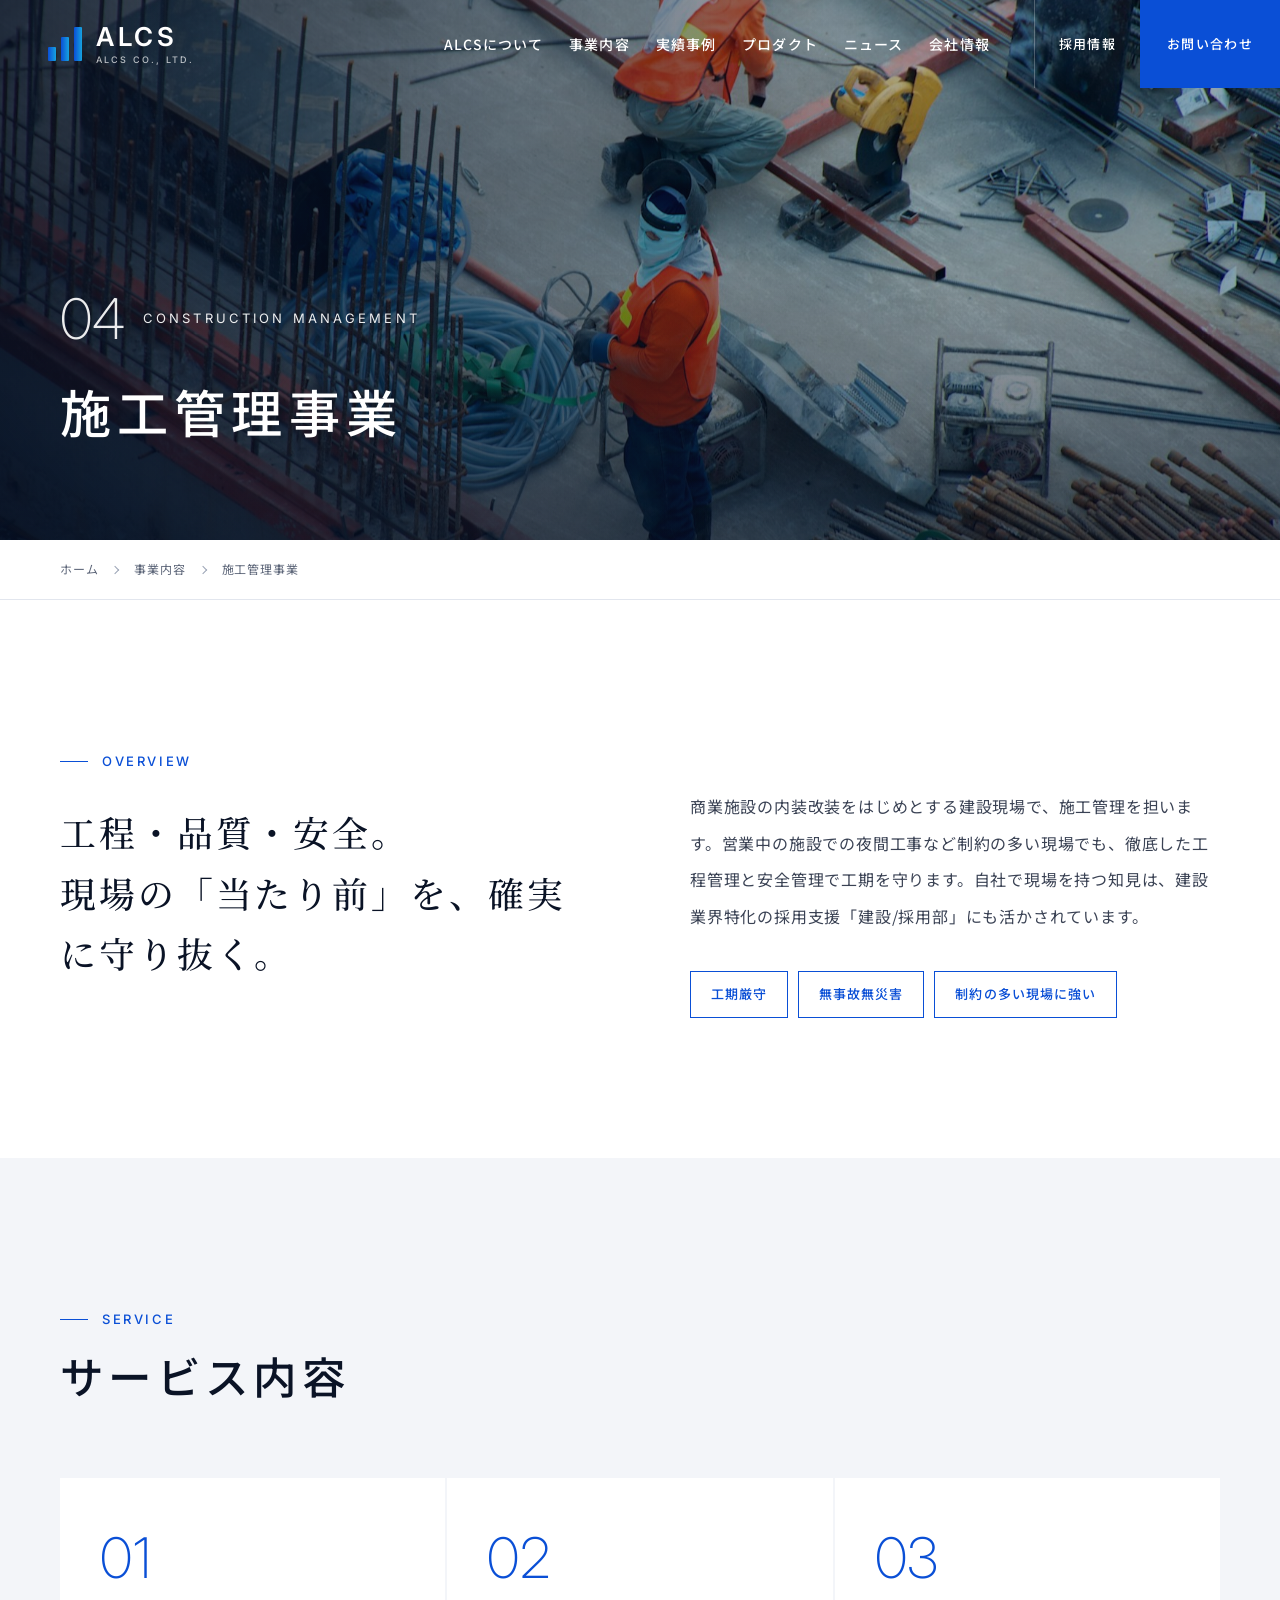
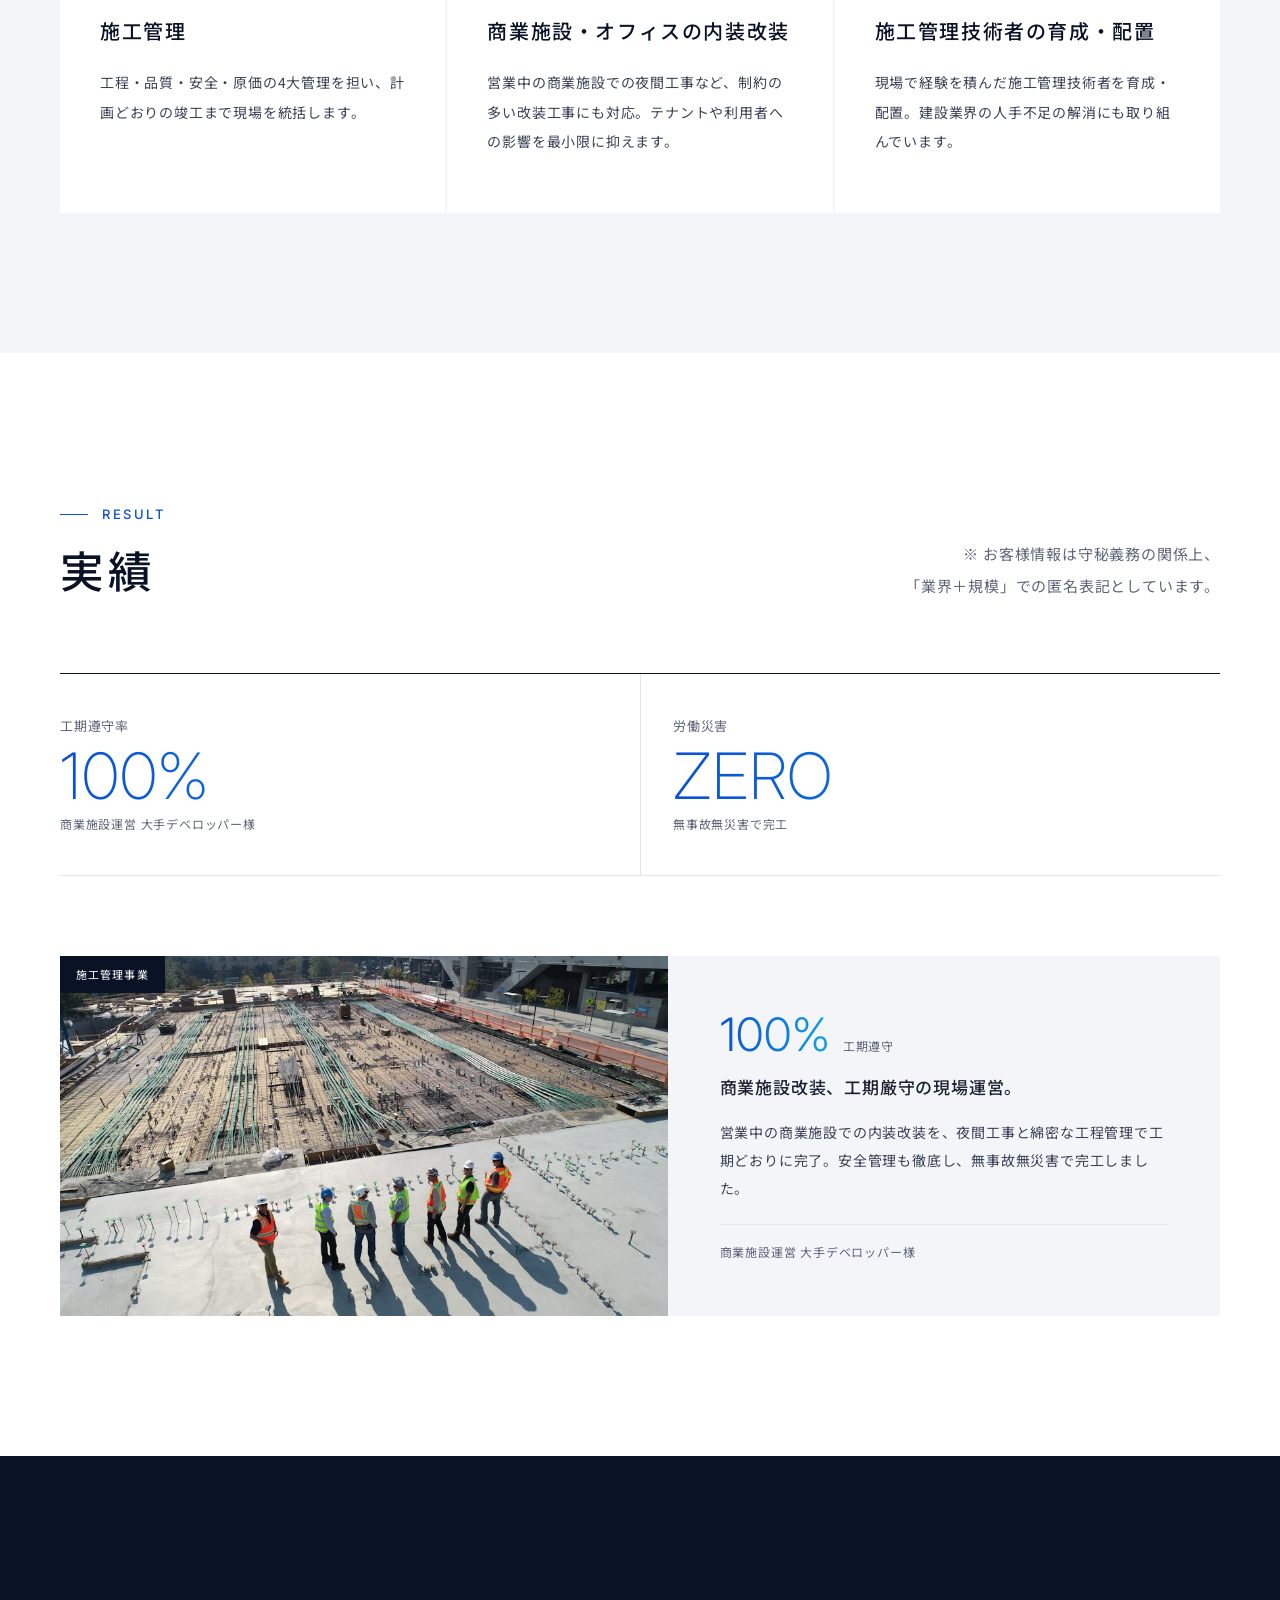
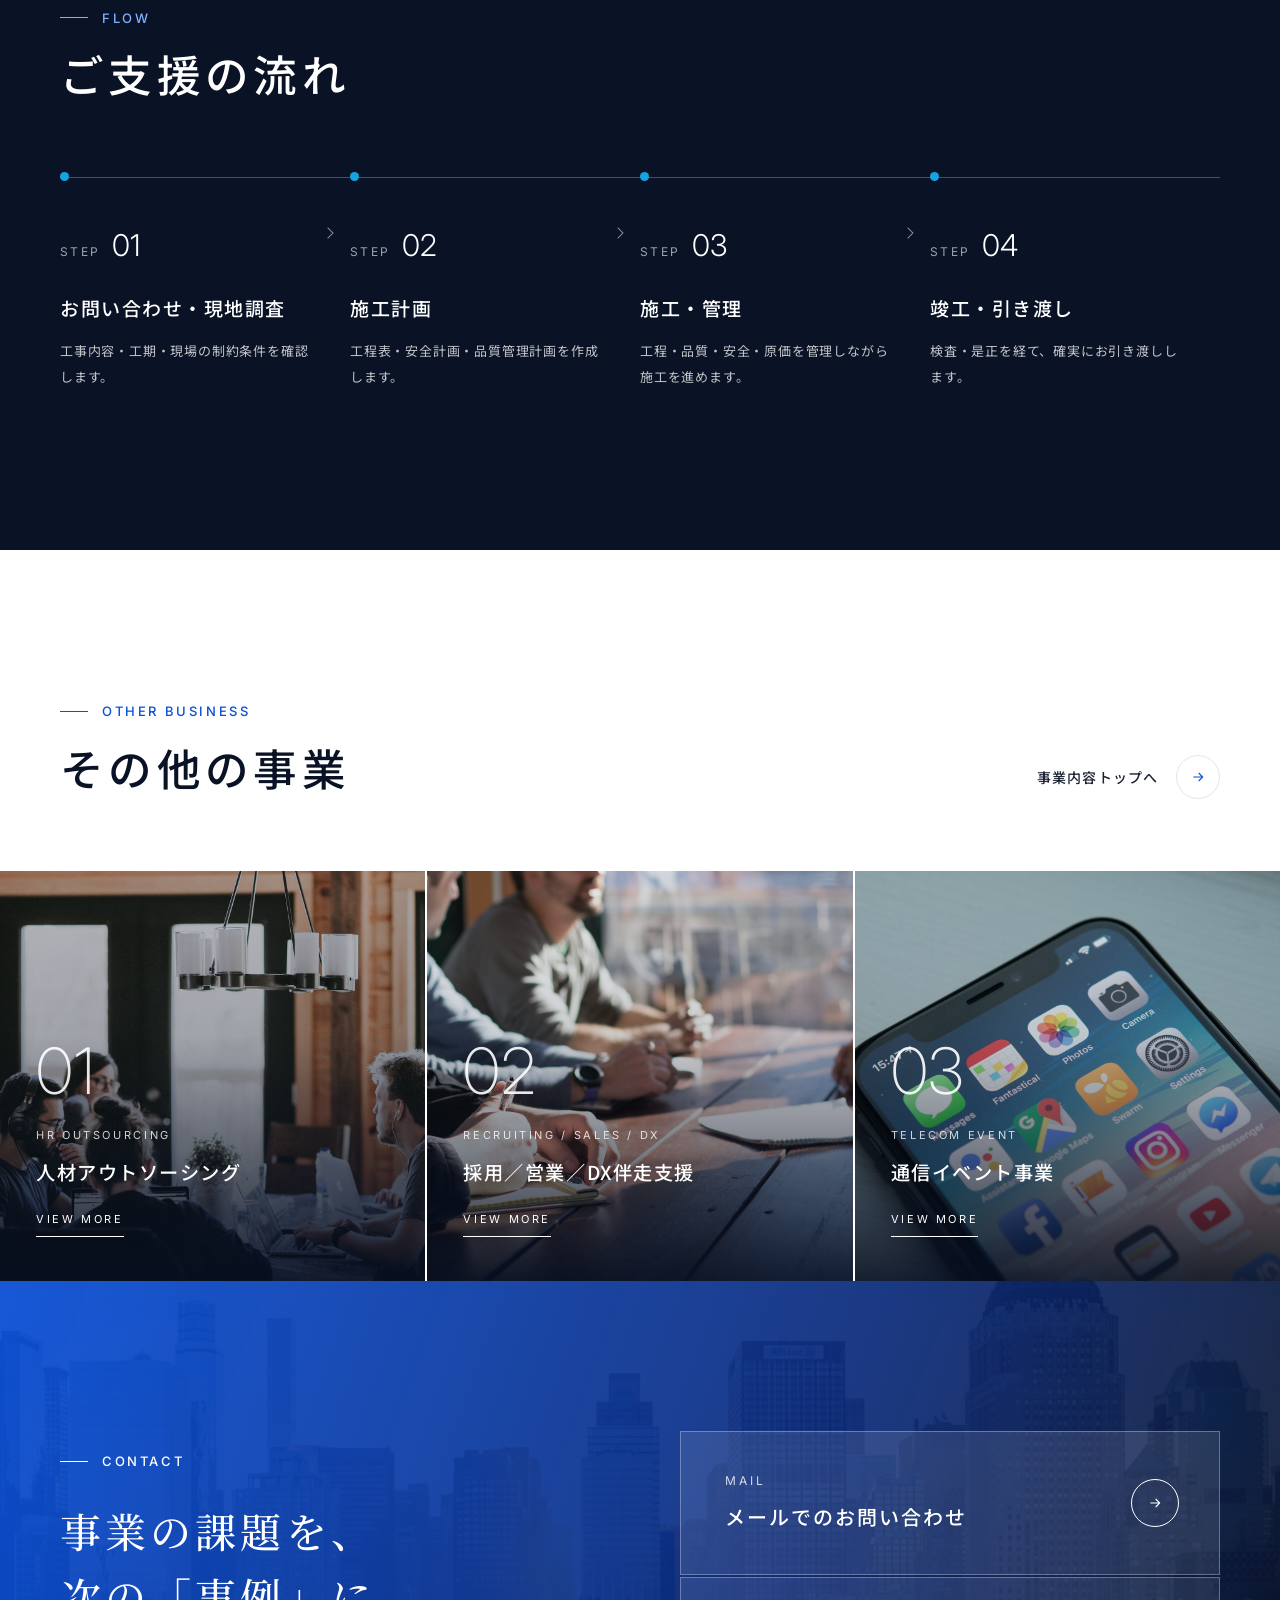
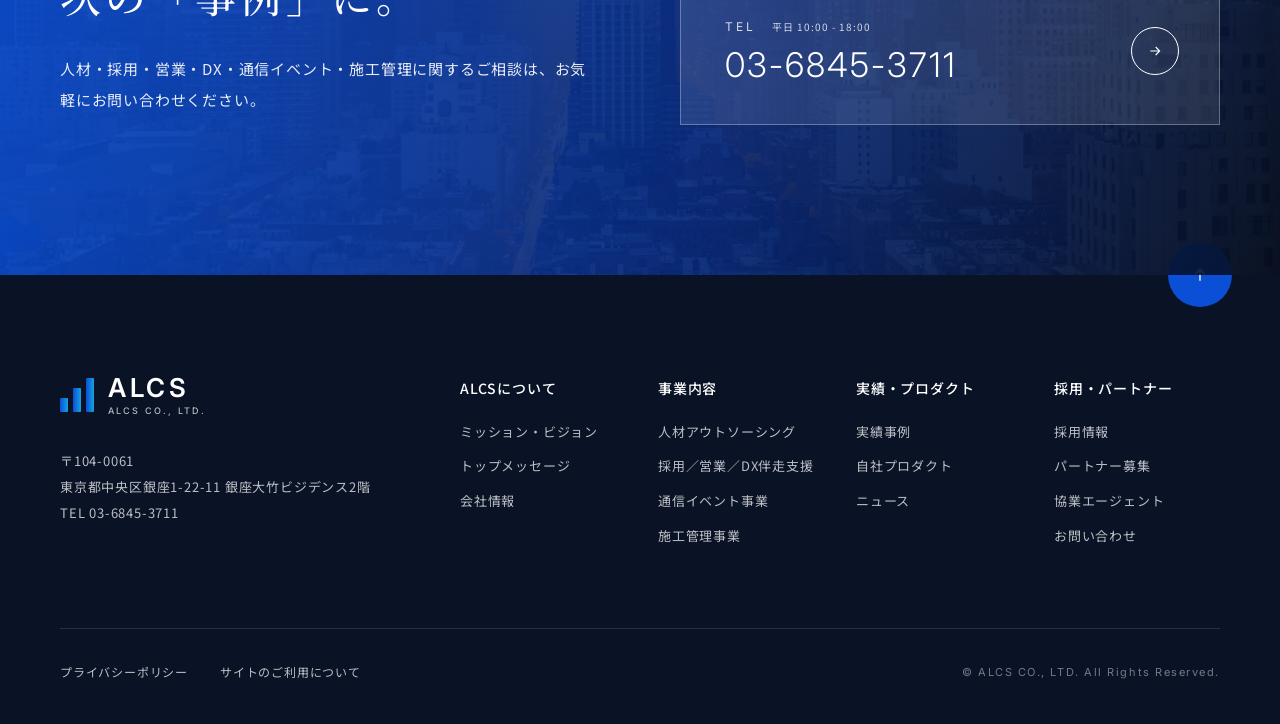
==== commit a536f540: "サイト全体にモーションを追加（オープニング・ページ遷移・文字/写真の表示演出・パララックス等） Co-Authored-By: Claude Opus 5.5 <noreply@anthropic.c" ====
--- a/business/construction.html
+++ b/business/construction.html
@@ -9,7 +9,10 @@
 <link rel="preconnect" href="https://fonts.googleapis.com">
 <link rel="preconnect" href="https://fonts.gstatic.com" crossorigin>
 <link href="https://fonts.googleapis.com/css2?family=Inter:wght@200;300;400;500;600&family=Noto+Sans+JP:wght@300;400;500;700&family=Noto+Serif+JP:wght@400;500;600&display=swap" rel="stylesheet">
-<link rel="stylesheet" href="../css/style.css?v=4">
+<script>
+try{var d=document.documentElement;if(!matchMedia('(prefers-reduced-motion: reduce)').matches){if(!sessionStorage.getItem('alcs_loaded')&&!/\/business\//.test(location.pathname))d.classList.add('is-loading');if(sessionStorage.getItem('alcs_trans'))d.classList.add('is-entering');}sessionStorage.removeItem('alcs_trans');}catch(e){}
+</script>
+<link rel="stylesheet" href="../css/style.css?v=5">
 </head>
 <body class="sub">
 <!-- ============ HEADER ============ -->
@@ -249,6 +252,6 @@
   <a href="../index.html#top" class="pagetop" aria-label="ページトップへ"></a>
 </footer>
 
-<script src="../js/main.js?v=4"></script>
+<script src="../js/main.js?v=5"></script>
 </body>
 </html>
--- a/css/style.css
+++ b/css/style.css
@@ -435,6 +435,105 @@
   .flow__list li::after{display:none}
   .biz-tiles--3{grid-template-columns:1fr}
   .biz-tiles--3 .biz-tile{height:260px}
+}
+
+
+/* =========================================================
+   Motion
+   ========================================================= */
+/* opening loader (home, first visit per session) */
+.loader{display:none}
+html.is-loading .loader{position:fixed;inset:0;z-index:1000;display:flex;flex-direction:column;align-items:center;justify-content:center;gap:22px;background:var(--ink);color:#fff;animation:loaderOut 1s 2s var(--ease) forwards}
+html.is-loading body{overflow:hidden}
+.loader__logo{display:flex;align-items:center;gap:18px}
+.loader .logo__mark{width:46px;height:46px}
+.loader .logo__mark i{width:11px;transform:scaleY(0);transform-origin:bottom;animation:barGrow .7s var(--ease) forwards}
+.loader .logo__mark i:nth-child(2){left:17px;animation-delay:.12s}
+.loader .logo__mark i:nth-child(3){left:35px;animation-delay:.24s}
+.loader__text{overflow:hidden;display:block}
+.loader__text span{display:block;font-family:var(--en);font-weight:500;font-size:40px;letter-spacing:.2em;transform:translateY(105%);animation:slideUpIn .9s .45s var(--ease) forwards}
+.loader__copy{overflow:hidden;font-family:var(--en);font-size:11px;letter-spacing:.34em;text-transform:uppercase;color:rgba(255,255,255,.6)}
+.loader__copy span{display:block;transform:translateY(105%);animation:slideUpIn .9s .8s var(--ease) forwards}
+@keyframes barGrow{to{transform:scaleY(1)}}
+@keyframes slideUpIn{to{transform:none}}
+@keyframes loaderOut{to{transform:translateY(-100%);visibility:hidden}}
+html.is-loading .hero__en span{animation-delay:2.5s}
+html.is-loading .hero__copy .line:nth-child(1) > span{animation-delay:2.7s}
+html.is-loading .hero__copy .line:nth-child(2) > span{animation-delay:2.9s}
+html.is-loading .hero__sub{animation-delay:3.4s}
+
+/* page transition */
+html.is-entering body::after,html.is-leaving body::after{content:"";position:fixed;inset:0;z-index:999;background:var(--blue);pointer-events:none}
+html.is-entering body::after{animation:transOut .9s .05s var(--ease) forwards}
+html.is-leaving body::after{animation:transIn .55s var(--ease) forwards}
+@keyframes transOut{from{transform:none}to{transform:translateX(100%)}}
+@keyframes transIn{from{transform:translateX(-100%)}to{transform:none}}
+
+/* scroll progress */
+.progress{position:absolute;left:0;bottom:-1px;height:2px;width:100%;background:var(--grad);transform:scaleX(0);transform-origin:left;pointer-events:none}
+
+/* split text */
+.split .ch{display:inline-block;opacity:0;transform:translateY(.55em);filter:blur(6px);transition:opacity .8s var(--ease),transform .9s var(--ease),filter .8s var(--ease);transition-delay:calc(var(--ci) * 35ms + .1s)}
+.split.is-in .ch{opacity:1;transform:none;filter:none}
+
+/* label line draw */
+.label::before{transform:scaleX(0);transform-origin:left;transition:transform 1s .2s var(--ease)}
+.label.is-in::before{transform:scaleX(1)}
+
+/* stagger */
+.reveal{transition-delay:var(--delay,0s)}
+
+/* curtain image reveal */
+.curtain-host{position:relative;overflow:hidden}
+.curtain-el{position:absolute;inset:0;z-index:6;background:var(--blue);transform-origin:right;transition:transform 1.1s var(--ease);transition-delay:calc(var(--delay,0s) + .15s);pointer-events:none}
+.curtain-host.is-in .curtain-el{transform:scaleX(0)}
+.curtain-host .img-zoom,.curtain-host .biz-tile__img{scale:1.25;transition:transform 1.4s var(--ease),scale 1.8s var(--ease)}
+.curtain-host.is-in .img-zoom,.curtain-host.is-in .biz-tile__img{scale:1}
+
+.curtain-host.is-in .img-zoom.parallax,.curtain-host .img-zoom.parallax{scale:1.14}
+.case.reveal{transition:opacity 1.2s var(--ease),transform 1.2s var(--ease),box-shadow .5s var(--ease);transition-delay:var(--delay,0s)}
+/* parallax helpers */
+.parallax{scale:1.14;will-change:translate}
+.about__img .img-zoom.parallax,.message__photo .img-zoom.parallax{scale:1.14}
+
+/* ticker */
+.ticker{overflow:hidden;background:var(--bg-2);padding:34px 0 0;border-top:1px solid var(--line)}
+.ticker__track{display:flex;width:max-content;animation:ticker 38s linear infinite}
+.ticker__track span{font-family:var(--en);font-weight:200;font-size:clamp(44px,6vw,92px);line-height:1.2;letter-spacing:.02em;white-space:nowrap;padding-right:.9em;color:var(--ink)}
+.ticker__track span:nth-child(even){color:transparent;-webkit-text-stroke:1px #9fb1d1}
+.ticker__track span::after{content:"";display:inline-block;width:.18em;height:.18em;border-radius:50%;background:var(--blue);vertical-align:middle;margin-left:.9em}
+@keyframes ticker{to{transform:translateX(-50%)}}
+.ticker:hover .ticker__track{animation-play-state:paused}
+
+/* flow line draw */
+.flow__list li{border-top:0;background:linear-gradient(rgba(255,255,255,.25),rgba(255,255,255,.25)) no-repeat 0 0/0% 1px;transition:background-size 1.2s var(--ease),opacity 1.2s var(--ease),transform 1.2s var(--ease);transition-delay:var(--delay,0s)}
+.flow__list li.is-in{background-size:100% 1px}
+.flow__list li::before{transform:scale(0);transition:transform .6s calc(var(--delay,0s) + .3s) var(--ease)}
+.flow__list li.is-in::before{transform:scale(1)}
+
+/* hero mouse parallax */
+.hero__slides{transition:transform 1.2s var(--ease)}
+
+/* magnetic */
+.magnetic{transition:transform .5s var(--ease)}
+
+/* hover refinements */
+.news__list a{position:relative}
+.news__list a::before{content:"";position:absolute;left:0;bottom:-1px;width:100%;height:1px;background:var(--blue);transform:scaleX(0);transform-origin:right;transition:transform .6s var(--ease)}
+.news__list a:hover::before{transform:scaleX(1);transform-origin:left}
+.company__table > div{position:relative}
+.gnav__contact{position:relative;overflow:hidden;isolation:isolate}
+.gnav__contact::before{content:"";position:absolute;inset:0;background:var(--ink);transform:translateY(100%);transition:transform .5s var(--ease);z-index:-1}
+.gnav__contact:hover{background:var(--blue)}
+.gnav__contact:hover::before{transform:none}
+
+@media (prefers-reduced-motion:reduce){
+  .loader,html.is-entering body::after,html.is-leaving body::after{display:none!important}
+  .split .ch{opacity:1;transform:none;filter:none}
+  .label::before{transform:none}
+  .curtain-el{display:none}
+  .ticker__track{animation:none}
+  .flow__list li{background-size:100% 1px}
 }
 
 /* =========================================================
